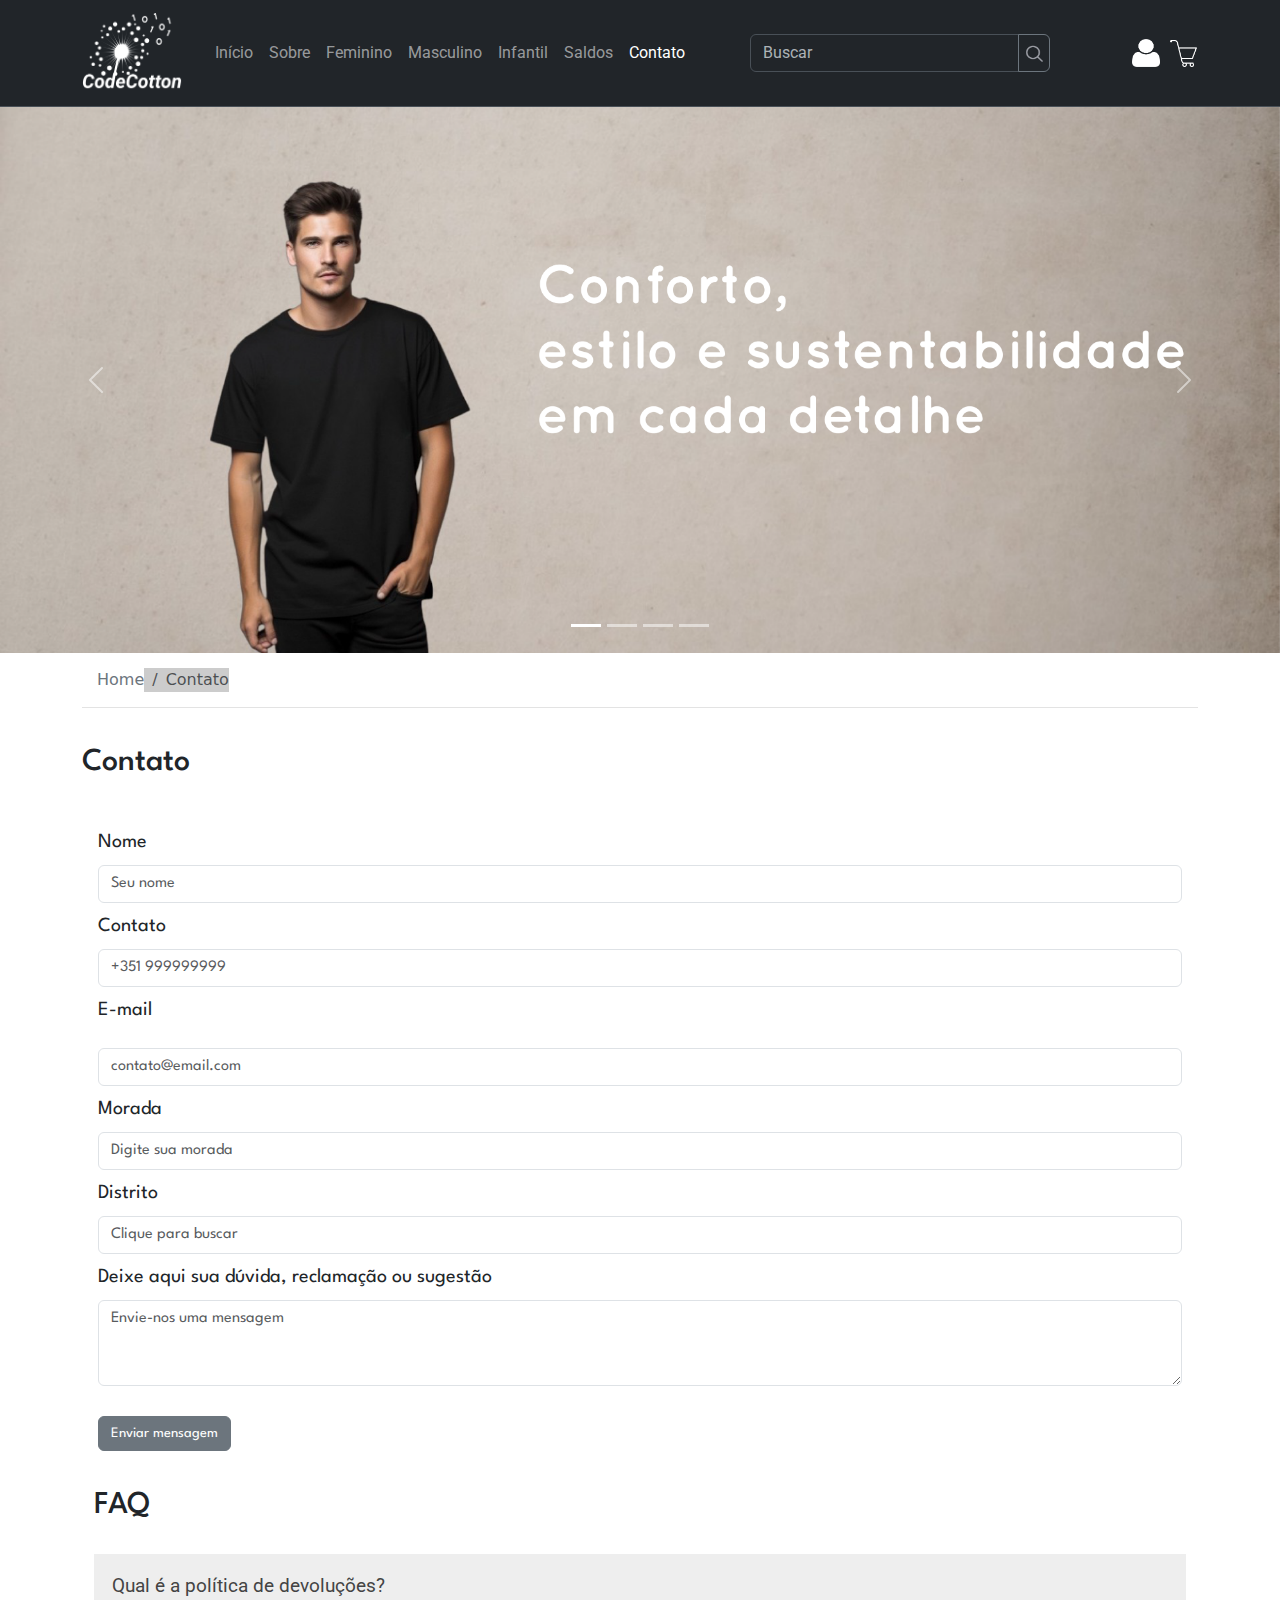
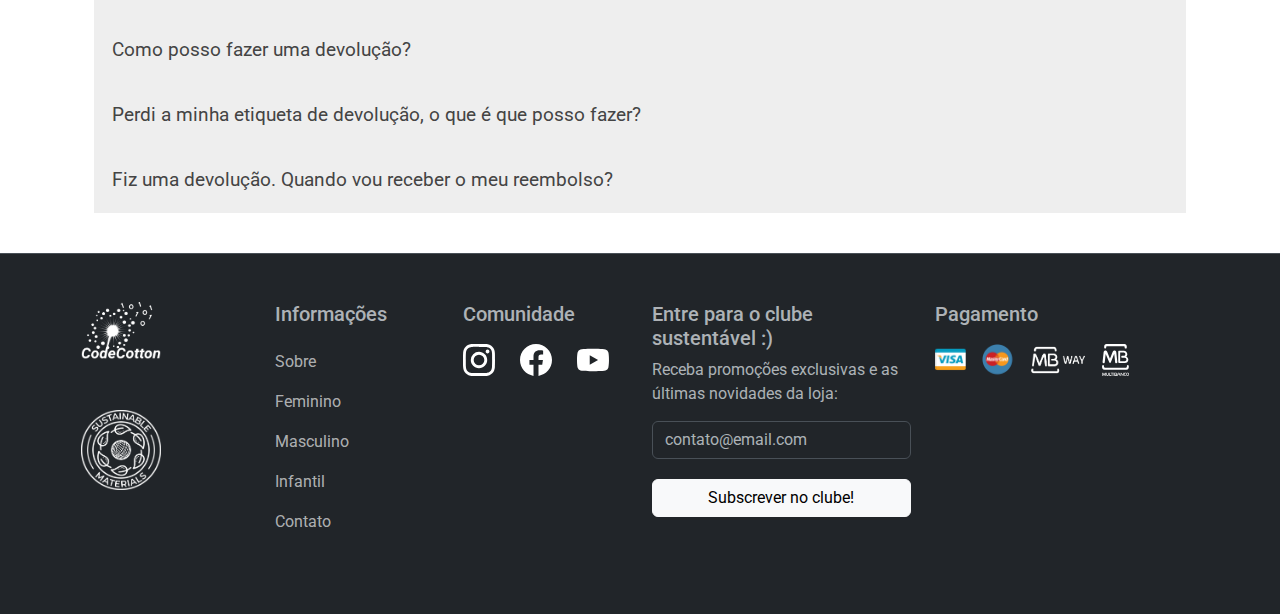
==== contato.html @ b9ed33c3 "Página Contato" ====
<!DOCTYPE html>
<html lang="en">

<head>
  <meta charset="UTF-8">
  <meta name="viewport" content="width=device-width, initial-scale=1.0">
  <title>CodeCotton | Contato</title>
  <meta name="description" content="CodeCotton - Moda sustentável para toda a família. Conheça as novidades em roupas masculinas, femininas, infantis e promoções.">
  <link rel="icon" type="image/png" sizes="16x16" href="imagens/carrinho-de-compras.png">
  <link rel="stylesheet" href="style.css">
  <!-- Fontes -->
  <link rel="preconnect" href="https://fonts.googleapis.com">
  <link rel="preconnect" href="https://fonts.gstatic.com" crossorigin>
  <link href="https://fonts.googleapis.com/css2?family=League+Spartan:wght@100..900&family=Quicksand:wght@300..700&family=Roboto:ital,wght@0,100;0,300;0,400;0,500;0,700;0,900;1,100;1,300;1,400;1,500;1,700;1,900&display=swap" rel="stylesheet" media="print" onload="this.media='all'">
  <!-- Link Bootstrap -->
  <link href="https://cdn.jsdelivr.net/npm/bootstrap@5.3.3/dist/css/bootstrap.min.css" rel="stylesheet" integrity="sha384-QWTKZyjpPEjISv5WaRU9OFeRpok6YctnYmDr5pNlyT2bRjXh0JMhjY6hW+ALEwIH" crossorigin="anonymous">
  <!-- JavaScript -->
  <script src="https://cdn.jsdelivr.net/npm/bootstrap@5.3.3/dist/js/bootstrap.bundle.min.js" integrity="sha384-YvpcrYf0tY3lHB60NNkmXc5s9fDVZLESaAA55NDzOxhy9GkcIdslK1eN7N6jIeHz" crossorigin="anonymous"></script>
</head>

<body>
  <!-- Nav Bar -->
  <nav class="navbar bg-dark border-bottom border-body navbar-expand-sm py-2 sticky-top" data-bs-theme="dark">
    <div class="container">
      <!-- Logotipo -->
      <a class="navbar-brand logo" href="index.html">
        <img src="imagens/logotipo.png" width="100" height="80" alt="logo" />
      </a>

      <!-- Menu hambúrguer -->
      <button class="navbar-toggler" type="button" data-bs-toggle="collapse" data-bs-target="#menuNavbar" aria-label="Toggle navigation">
        <span class="navbar-toggler-icon"></span>
      </button>

      <!-- Menu header -->
      <div class="collapse navbar-collapse justify-content-between font-1" id="menuNavbar">
        <!-- Links de navegação -->
        <div class="navbar-nav">
          <a href="index.html" class="nav-link">Início</a>
          <a href="sobre.html" class="nav-link">Sobre</a>
          <a href="loja_feminina.html" class="nav-link">Feminino</a>
          <a href="loja_masculina.html" class="nav-link">Masculino</a>
          <a href="loja_infantil.html" class="nav-link">Infantil</a>
          <a href="saldos.html" class="nav-link">Saldos</a>
          <a href="contato.html" class="nav-link active">Contato</a>
        </div>

        <!-- Formulário de busca -->
        <form class="d-flex form-busca">
          <div class="input-group">
            <input type="search" class="form-control" placeholder="Buscar" aria-label="Search" />
            <button type="submit" class="btn btn-outline-secondary">
              <img src="imagens/search.png" alt="Buscar" style="width: 20px; height: 20px;" />
            </button>
          </div>
        </form>

        <!-- Login e carrinho -->
        <div class="d-flex align-items-center icons-section">
          <!-- Login -->
          <a href="login.html" class="nav-link">
            <img src="imagens/login.png" width="24" alt="Login" class="icon" />
          </a>

          <!-- Carrinho -->
          <a href="carrinho.html" class="nav-link">
            <img src="imagens/carrinho-de-compras.png" width="24" alt="Carrinho" class="icon" />
          </a>
        </div>
      </div>
    </div>
  </nav>
  <!-- Fim Nav Bar -->

  <main>
    <!-- Container conteúdo -->
    <div class="conteudo">

      <!-- Carrossel fotos -->
      <div class="carousel slide" data-bs-ride="carousel" id="ads">
        <div class="carousel-indicators">
          <button class="active" data-bs-target="ads" data-bs-slide-to="0"></button>
          <button data-bs-target="#ads" data-bs-slide-to="1"></button>
          <button data-bs-target="#ads" data-bs-slide-to="2"></button>
          <button data-bs-target="#ads" data-bs-slide-to="3"></button>

        </div>
        <div class="carousel-inner">
          <div class="carousel-item active" data-bs-interval="3000">
            <img src="imagens/banner_masculino.png" alt="CodeCotton" class="img-fluid">
          </div>
          <div class="carousel-item" data-bs-interval="3000">
            <img src="imagens/banner_feminino.png" alt="CodeCotton" class="img-fluid">
          </div>
          <div class="carousel-item" data-bs-interval="3000">
            <img src="imagens/banner_crianca.png" alt="CodeCotton" class="img-fluid">
          </div>
          <div class="carousel-item" data-bs-interval="3000">
            <img src="imagens/banner_saldos.png" alt="CodeCotton" class="img-fluid">
          </div>
        </div>
        <button class="carousel-control-prev" data-bs-target="#ads" data-bs-slide="prev">
          <span class="carousel-control-prev-icon"></span>
        </button>
        <button class="carousel-control-next" data-bs-target="#ads" data-bs-slide="next">
          <span class="carousel-control-next-icon"></span>
        </button>
      </div>
      <!-- Fim - Carrossel fotos -->

      <!-- Breadcrumbs -->
      <div class="container">
        <nav aria-label="breadcrumb">
          <ol class="breadcrumb">
            <li class="breadcrumb-item">
              <a href="index.html" class="link-secondary link-underline-opacity-0 link-underline-opacity-100-hover">Home</a>
            </li>
            <li class="breadcrumb-item active" aria-current="page">Contato</li>
          </ol>
        </nav>
      </div>
      <!-- Fim - Breadcrumbs -->

      <!-- Contato -->

       <div class="container contato font-2">
        <h2>Contato</h2>
        <div class="container p-3 fs-5 text-dark">
          <form>
            <div class="mb-2">
              <label for="name" class="form-label">Nome</label>
              <input type="text" class="form-control" id="name" placeholder="Seu nome">
            </div>
            <div class="mb-2">
              <label for="fone" class="form-label">Contato</label>
              <input type="fone" class="form-control" id="fone" placeholder="+351 999999999">
            </div>
            <div class="mb-2">
              <label for="email" class="form-label">E-mail</label>
              <input type="email" class="form-control" id="email" placeholder="contato@email.com">
            </div>
            <div class="mb-2">
              <label for="adress" class="form-label">Morada</label>
              <input type="text" class="form-control" id="adress" placeholder="Digite sua morada">
            </div>
              <div class="mb-2">
                  <label for="" class="form-label">Distrito</label>
                  <input type="text" class="form-control" list="distrito" placeholder="Clique para buscar">
                  <datalist id="distrito">
                <option value="Aveiro"></option>
                <option value="Beja"></option>
                <option value="Braga"></option>
                <option value="Bragança"></option>
                <option value="Castelo Branco"></option>
                <option value="Coimbra"></option>
                <option value="Évora"></option>
                <option value="Faro"></option>
                <option value="Guarda"></option>
                <option value="Leiria"></option>
                <option value="Lisboa"></option>
                <option value="Portalegre"></option>
                <option value="Porto"></option>
                <option value="Santarém"></option>
                <option value="Setúbal"></option>
                <option value="Viana do Castelo"></option>
                <option value="Vila Real"></option>
                <option value="Viseu"></option>
              </datalist>
            </div>      
            <label for="" class="form-label">Deixe aqui sua dúvida, reclamação ou sugestão</label>
            <textarea class="form-control" id="mensagem" rows="3" placeholder="Envie-nos uma mensagem"></textarea>
            <br>
            <button type="submit" class="btn btn-secondary">Enviar mensagem</button>
          </form>
        </div>

        <!-- FAQ -->

        <div class="container">
          <h2>FAQ</h2>
          <button class="accordion">Qual é a política de devoluções?</button>
          <div class="panel">
            <p>O prazo para devolução das compras online é de 30 dias a partir do momento em que recebe a sua encomenda.</p>
          </div>

          <button class="accordion">Como posso fazer uma devolução?</button>
          <div class="panel">
            <p>Todas as nossas encomendas contêm um formulário de devolução que deve ser preenchido e colocado numa embalagem com os artigos a serem devolvidos. 

              Pode optar pelos seguintes métodos de devolução: pontos de recolha ou recolha a domicílio. </p>
          </div>

          <button class="accordion">Perdi a minha etiqueta de devolução, o que é que posso fazer?</button>
          <div class="panel">
            <p>Dentro da sua embalagem há um formulário de devolução e uma etiqueta autocolante. Caso tenha perdido, por favor, contacte o nosso apoio ao cliente.</p>
          </div>

          <button class="accordion">Fiz uma devolução. Quando vou receber o meu reembolso?</button>
          <div class="panel">
            <p>Uma vez efetuada a devolução, temos um prazo de 14 dias para processar o reembolso para o mesmo método de pagamento. Quando isso acontecer, receberá um e-mail de confirmação com o recibo comprovativo em anexo. Dependendo do seu banco, pode demorar até 30 dias para ver o reembolso na sua conta bancária.</p>
          </div>
          </div>

      <script>
          var acc = document.getElementsByClassName("accordion");
          var i;
          
          for (i = 0; i < acc.length; i++) {
            acc[i].addEventListener("click", function() {
              this.classList.toggle("active");
              var panel = this.nextElementSibling;
              if (panel.style.display === "block") {
                panel.style.display = "none";
              } else {
                panel.style.display = "block";
              }
            });
          }
          </script>
      </div>
      <!-- Fim - Contato -->

    </div>
    <!-- Fim - Container Conteúdo -->
  </main>

  <!-- Footer -->
  <footer class="border-top text-muted bg-dark text-light footer-container font-1" data-bs-theme="dark">
    <div class="container py-4 py-md-5 px-4 px-md-3 text-body-secondary">
      <div class="row">
        <div class="col-lg-1 mb-5 selos">
          <a class="navbar-brand" href="index.html">
            <img src="imagens/logotipo.png" width="80" height="60" alt="logo">
          </a>
          <img src="imagens/footer-eco-icon-white.png" width="80" height="80" alt="Sustainable Icon" class="mt-5">
        </div>
        <div class="col-6 col-lg-2 offset-lg-1 mb-3">
          <h5>Informações</h5>
          <nav class="navbar">
            <div class="navbar-nav mr-auto navbar-left ">
              <a href="sobre.html" class="nav-link">Sobre</a>
              <a href="loja_feminina.html" class="nav-link">Feminino</a>
              <a href="loja_masculina.html" class="nav-link">Masculino</a>
              <a href="loja_infantil.html" class="nav-link">Infantil</a>
              <a href="contato.html" class="nav-link">Contato</a>
            </div>
          </nav>
        </div>
        <div class="col-6 col-lg-2 mb-3 footer-redes">
          <h5>Comunidade</h5>
          <div class="mb-3">
            <ul class="list-unstyled">
              <li><a href="https://www.instagram.com/cesae.digital/" target="_blank">
                  <img src="imagens/instagram.svg" alt="Instagram">
                </a></li>
              <li><a href="https://www.facebook.com/CesaeDigital" target="_blank">
                  <img src="imagens/facebook.svg" alt="Facebook">
                </a></li>
              <li><a href="https://www.youtube.com/user/CESAECanal" target="_blank">
                  <img src="imagens/youtube.svg" alt="youtube">
                </a></li>
            </ul>
          </div>
        </div>
        <div class="col-6 col-lg-3 mb-3 footer-clube">
          <h5>Entre para o clube sustentável :)</h5>
          <form class="form" action="index.html">
            <div class="mb-3">
              <label for="email">Receba promoções exclusivas e as últimas novidades da loja:</label>
              <input type="email" class="form-control" id="email" name="email" placeholder="contato@email.com">
              <button class="btn btn-light">Subscrever no clube!</button>
            </div>
          </form>
        </div>
        <div class="col-6 col-lg-3 mb-3 footer-pagamento">
          <h5>Pagamento</h5>
          <div class="mb-3">
            <ul class="list-unstyled">
              <li class="icon-pag"><img src="imagens/visa.svg" alt="Visa"></li>
              <li class="icon-pag"><img src="imagens/logo_master.svg" alt="Mastercard"></li>
              <li class="icon-pag-b"><img src=" imagens/mbway_white.png" alt="Mbway"></li>
              <li class="icon-pag-b"><img src="imagens/icon-multibanco.svg" alt="Multibanco"></li>
            </ul>
          </div>
        </div>
      </div>
    </div>
  </footer>
  <!-- Fim - Footer -->

</body>

</html>
---- style.css ----
@import 'responsivo.css';
@import 'global.css';
@import 'loja.css';
@import 'footer.css';

/* Ícones de login e carrinho */
.icons-section .icon {
  margin-left: 10px;
  width: 28px;
  height: 28px;
}

.icons-section {
  margin-left: 15px;
}

.sobre,
.contato {
  font-size: 1.2rem;
}

.breadcrumb {
  padding: 15px !important;
  border-bottom: 1px solid #e3e3e3;
}

.conteudo {
  margin-bottom: 40px;
}

.banner-home {
  padding: 20px 0;
}

/* Espaçamento e estilos para os cards */
#box .card {
  border: none;
  box-shadow: 0 4px 6px rgba(0, 0, 0, 0.1);
  transition: transform 0.3s ease, box-shadow 0.3s ease;
}

#box .card:hover {
  transform: scale(1.05); /* Zoom leve ao passar o mouse */
  box-shadow: 0 8px 12px rgba(0, 0, 0, 0.2);
}

#box .card-img-top {
  border-top-left-radius: 8px;
  border-top-right-radius: 8px;
  object-fit: cover;
  height: 200px;
}

#box .card-body {
  border-bottom-left-radius: 8px;
  border-bottom-right-radius: 8px;
  padding: 15px;
}

#box .card-body h5 {
  margin: 0;
  font-size: 1.2rem;
}

/* Estilos para banners */
.banner-home img {
  border-radius: 8px;
  margin-bottom: 15px;
  box-shadow: 0 4px 6px rgba(0, 0, 0, 0.1);
}

.carousel-inner {
  display: flex;
  align-items: center;
  overflow: hidden;
}

.carousel-item img {
  height: 100%;
  object-fit: cover;
}

/* Accordion */

/* Style dos botões para abrir e fechar o painel */
.accordion {
  background-color: #eee;
  color: #444;
  cursor: pointer;
  padding: 18px;
  width: 100%;
  text-align: left;
  border: none;
  outline: none;
  transition: 0.4s;
  font-family: roboto;
}

.active, .accordion:hover {
  background-color: #ccc;
}

.panel {
  padding: 0 18px;
  background-color: white;
  display: none;
  overflow: hidden;
}
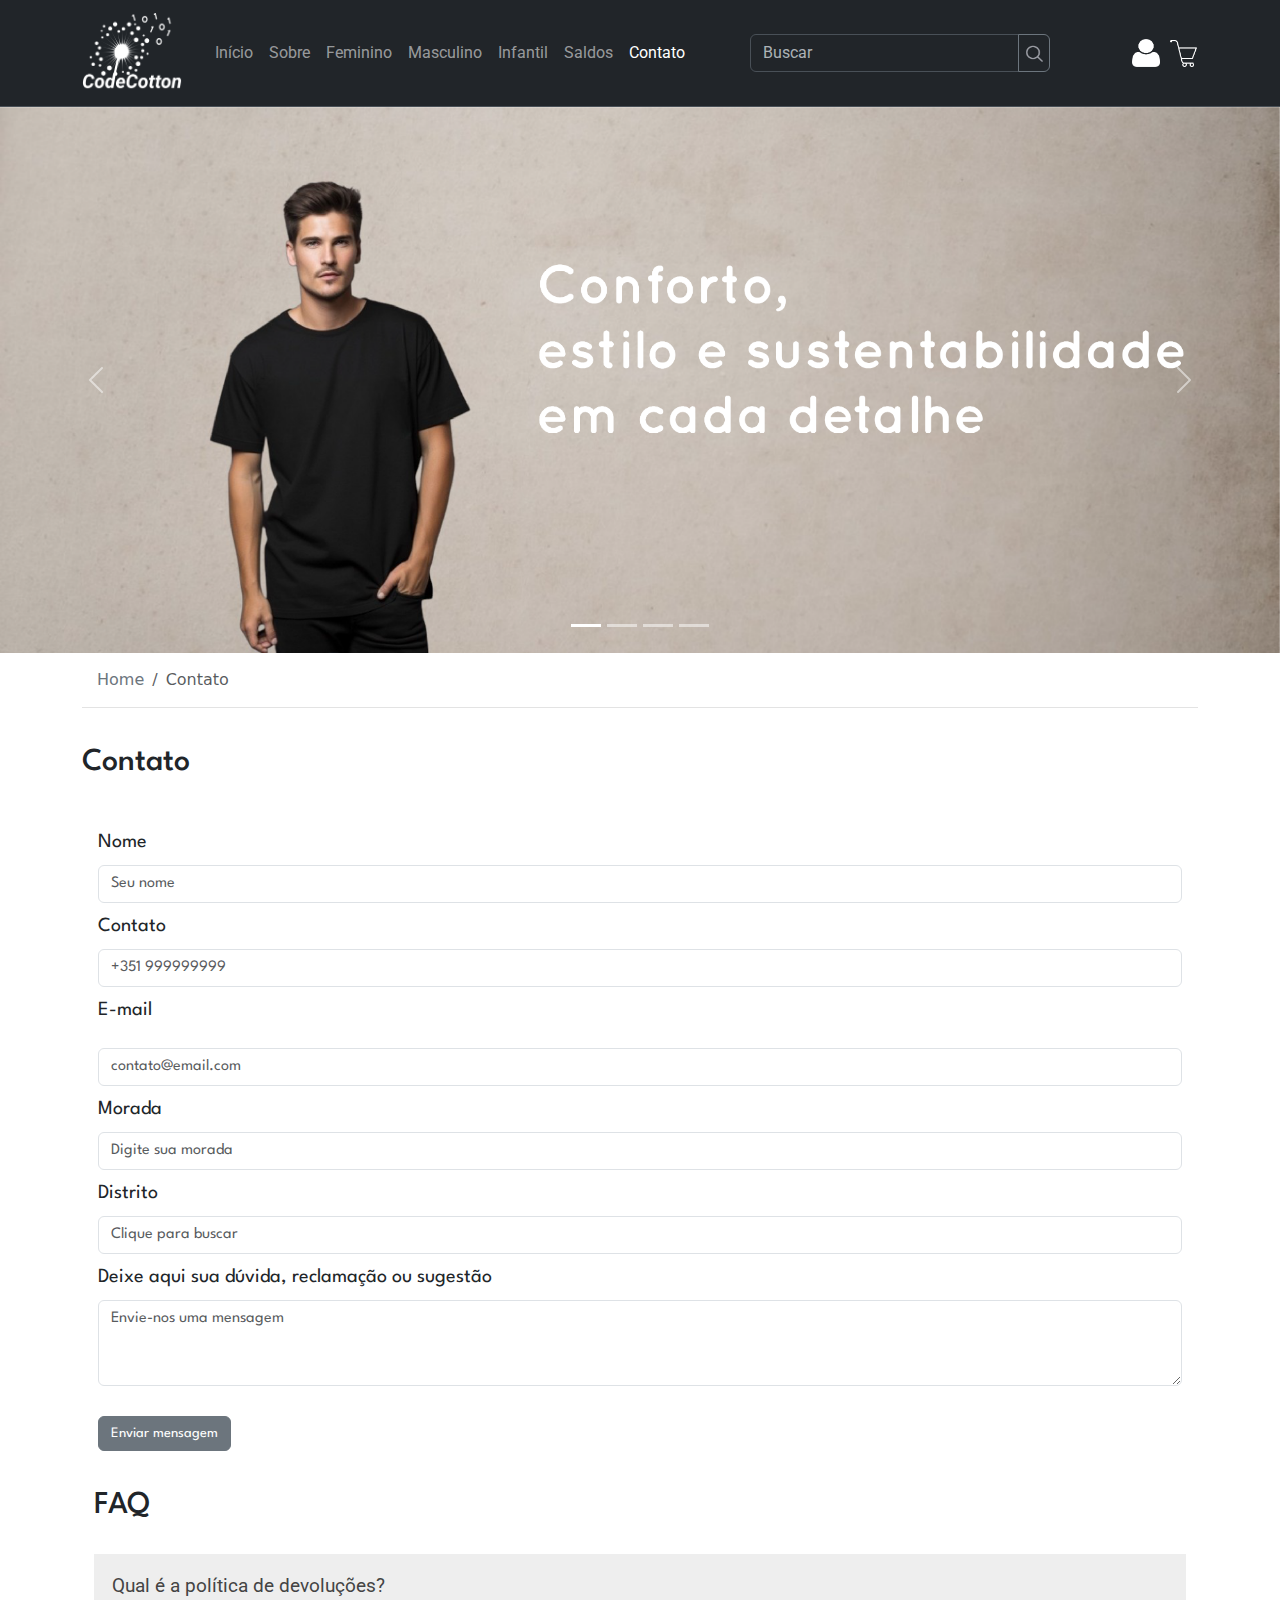
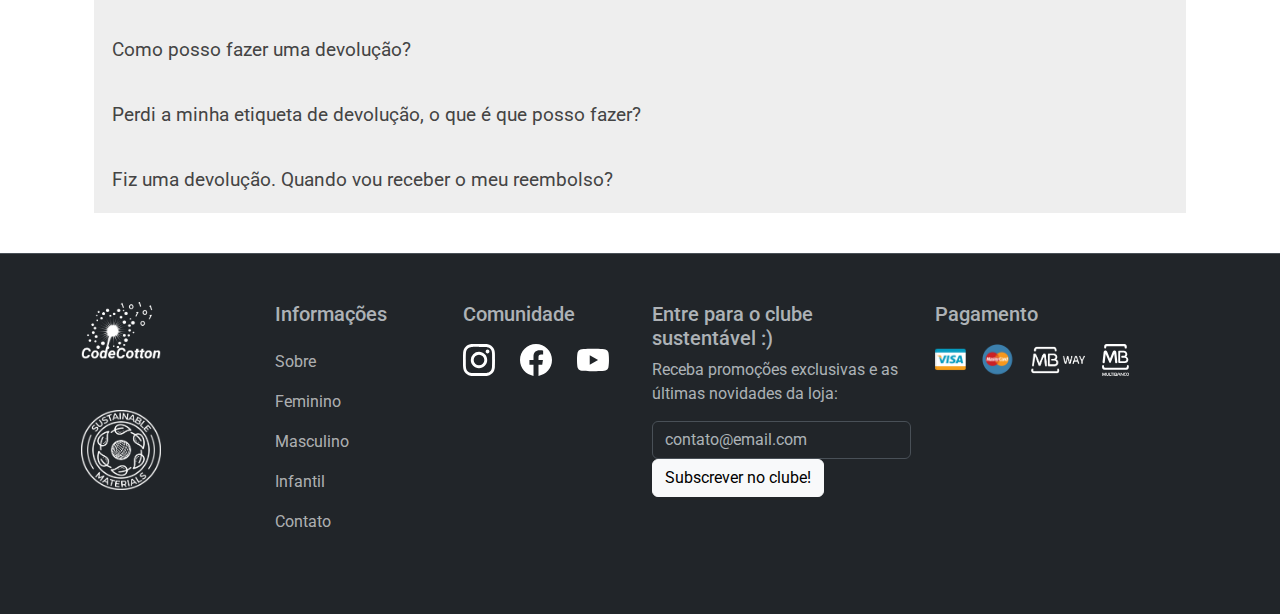
==== commit 3af82ae3: "funcionalidade login" ====
--- a/contato.html
+++ b/contato.html
@@ -6,7 +6,7 @@
   <meta name="viewport" content="width=device-width, initial-scale=1.0">
   <title>CodeCotton | Contato</title>
   <meta name="description" content="CodeCotton - Moda sustentável para toda a família. Conheça as novidades em roupas masculinas, femininas, infantis e promoções.">
-  <link rel="icon" type="image/png" sizes="16x16" href="imagens/carrinho-de-compras.png">
+  <link rel="icon" type="image/png" sizes="50x50" href="imagens/favicon-50x50.png">
   <link rel="stylesheet" href="style.css">
   <!-- Fontes -->
   <link rel="preconnect" href="https://fonts.googleapis.com">
@@ -123,7 +123,7 @@
 
       <!-- Contato -->
 
-       <div class="container contato font-2">
+      <div class="container contato font-2">
         <h2>Contato</h2>
         <div class="container p-3 fs-5 text-dark">
           <form>
@@ -143,10 +143,10 @@
               <label for="adress" class="form-label">Morada</label>
               <input type="text" class="form-control" id="adress" placeholder="Digite sua morada">
             </div>
-              <div class="mb-2">
-                  <label for="" class="form-label">Distrito</label>
-                  <input type="text" class="form-control" list="distrito" placeholder="Clique para buscar">
-                  <datalist id="distrito">
+            <div class="mb-2">
+              <label for="" class="form-label">Distrito</label>
+              <input type="text" class="form-control" list="distrito" placeholder="Clique para buscar">
+              <datalist id="distrito">
                 <option value="Aveiro"></option>
                 <option value="Beja"></option>
                 <option value="Braga"></option>
@@ -166,7 +166,7 @@
                 <option value="Vila Real"></option>
                 <option value="Viseu"></option>
               </datalist>
-            </div>      
+            </div>
             <label for="" class="form-label">Deixe aqui sua dúvida, reclamação ou sugestão</label>
             <textarea class="form-control" id="mensagem" rows="3" placeholder="Envie-nos uma mensagem"></textarea>
             <br>
@@ -176,7 +176,7 @@
 
         <!-- FAQ -->
 
-        <div class="container">
+        <div class="container faq">
           <h2>FAQ</h2>
           <button class="accordion">Qual é a política de devoluções?</button>
           <div class="panel">
@@ -185,7 +185,7 @@
 
           <button class="accordion">Como posso fazer uma devolução?</button>
           <div class="panel">
-            <p>Todas as nossas encomendas contêm um formulário de devolução que deve ser preenchido e colocado numa embalagem com os artigos a serem devolvidos. 
+            <p>Todas as nossas encomendas contêm um formulário de devolução que deve ser preenchido e colocado numa embalagem com os artigos a serem devolvidos.
 
               Pode optar pelos seguintes métodos de devolução: pontos de recolha ou recolha a domicílio. </p>
           </div>
@@ -199,14 +199,14 @@
           <div class="panel">
             <p>Uma vez efetuada a devolução, temos um prazo de 14 dias para processar o reembolso para o mesmo método de pagamento. Quando isso acontecer, receberá um e-mail de confirmação com o recibo comprovativo em anexo. Dependendo do seu banco, pode demorar até 30 dias para ver o reembolso na sua conta bancária.</p>
           </div>
-          </div>
-
-      <script>
+        </div>
+
+        <script>
           var acc = document.getElementsByClassName("accordion");
           var i;
-          
+
           for (i = 0; i < acc.length; i++) {
-            acc[i].addEventListener("click", function() {
+            acc[i].addEventListener("click", function () {
               this.classList.toggle("active");
               var panel = this.nextElementSibling;
               if (panel.style.display === "block") {
@@ -216,7 +216,7 @@
               }
             });
           }
-          </script>
+        </script>
       </div>
       <!-- Fim - Contato -->
 
--- a/style.css
+++ b/style.css
@@ -8,6 +8,15 @@
   margin-left: 10px;
   width: 28px;
   height: 28px;
+}
+
+#userNameDisplay {
+  color: #dee2e6;
+}
+
+.text-danger,
+.text-success {
+  margin-left: 16px;
 }
 
 .icons-section {
@@ -48,7 +57,7 @@
   border-top-left-radius: 8px;
   border-top-right-radius: 8px;
   object-fit: cover;
-  height: 200px;
+  height: 500px;
 }
 
 #box .card-body {
@@ -96,7 +105,8 @@
   font-family: roboto;
 }
 
-.active, .accordion:hover {
+.faq .active,
+.accordion:hover {
   background-color: #ccc;
 }
 
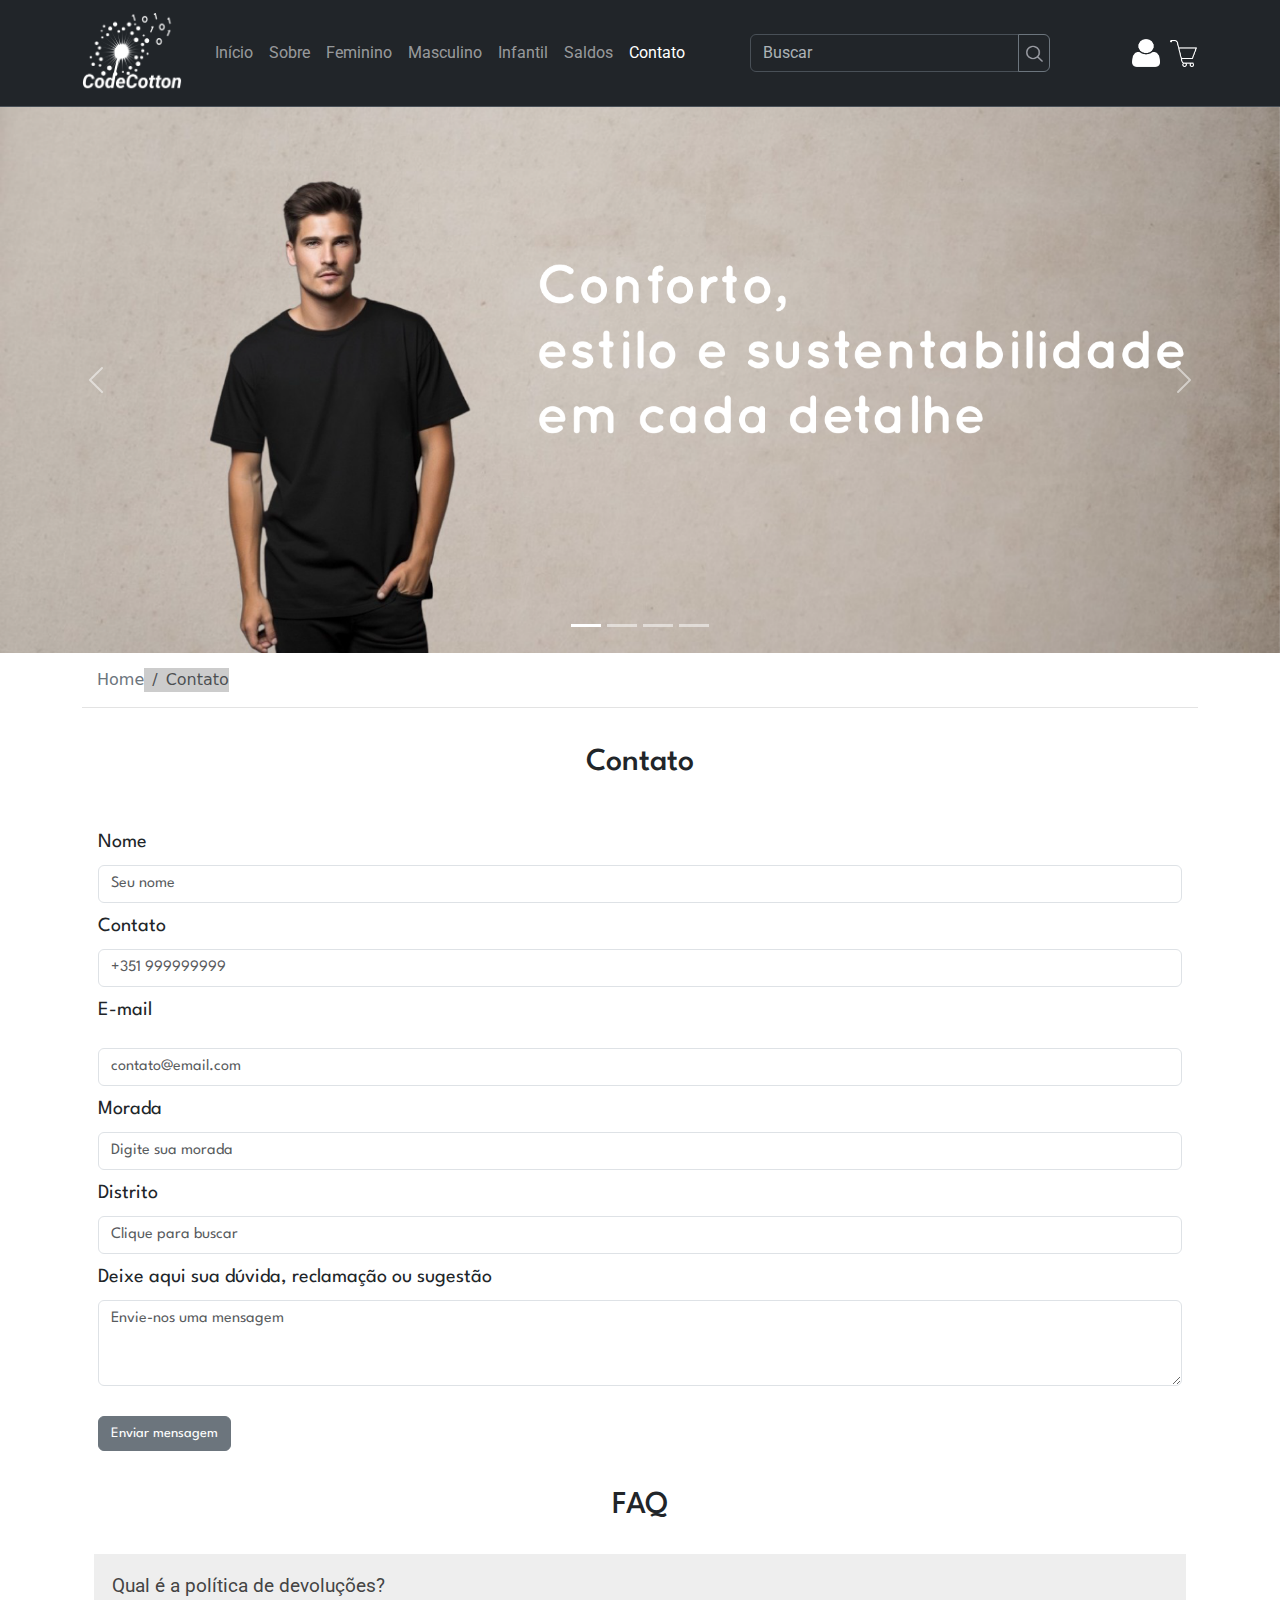
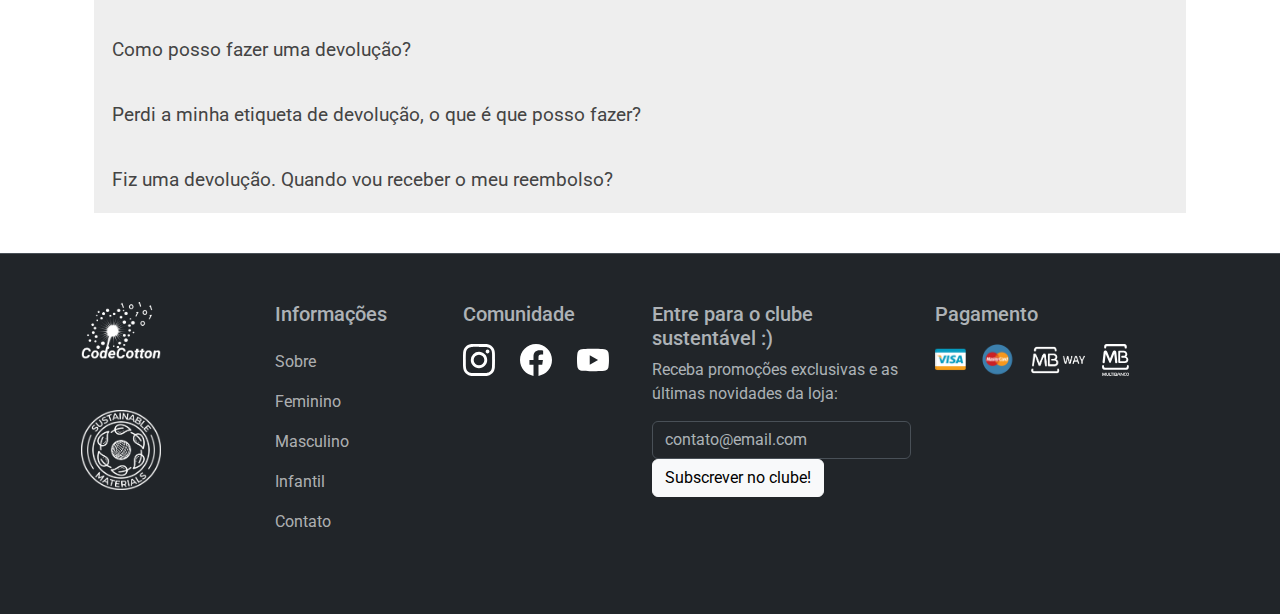
==== commit 366c8e9c: "Merge branch 'main' into joao" ====
--- a/contato.html
+++ b/contato.html
@@ -6,7 +6,7 @@
   <meta name="viewport" content="width=device-width, initial-scale=1.0">
   <title>CodeCotton | Contato</title>
   <meta name="description" content="CodeCotton - Moda sustentável para toda a família. Conheça as novidades em roupas masculinas, femininas, infantis e promoções.">
-  <link rel="icon" type="image/png" sizes="50x50" href="imagens/favicon-50x50.png">
+  <link rel="icon" type="image/png" sizes="16x16" href="imagens/carrinho-de-compras.png">
   <link rel="stylesheet" href="style.css">
   <!-- Fontes -->
   <link rel="preconnect" href="https://fonts.googleapis.com">
@@ -123,7 +123,7 @@
 
       <!-- Contato -->
 
-      <div class="container contato font-2">
+       <div class="container contato font-2">
         <h2>Contato</h2>
         <div class="container p-3 fs-5 text-dark">
           <form>
@@ -143,10 +143,10 @@
               <label for="adress" class="form-label">Morada</label>
               <input type="text" class="form-control" id="adress" placeholder="Digite sua morada">
             </div>
-            <div class="mb-2">
-              <label for="" class="form-label">Distrito</label>
-              <input type="text" class="form-control" list="distrito" placeholder="Clique para buscar">
-              <datalist id="distrito">
+              <div class="mb-2">
+                  <label for="" class="form-label">Distrito</label>
+                  <input type="text" class="form-control" list="distrito" placeholder="Clique para buscar">
+                  <datalist id="distrito">
                 <option value="Aveiro"></option>
                 <option value="Beja"></option>
                 <option value="Braga"></option>
@@ -166,7 +166,7 @@
                 <option value="Vila Real"></option>
                 <option value="Viseu"></option>
               </datalist>
-            </div>
+            </div>      
             <label for="" class="form-label">Deixe aqui sua dúvida, reclamação ou sugestão</label>
             <textarea class="form-control" id="mensagem" rows="3" placeholder="Envie-nos uma mensagem"></textarea>
             <br>
@@ -176,7 +176,7 @@
 
         <!-- FAQ -->
 
-        <div class="container faq">
+        <div class="container">
           <h2>FAQ</h2>
           <button class="accordion">Qual é a política de devoluções?</button>
           <div class="panel">
@@ -185,7 +185,7 @@
 
           <button class="accordion">Como posso fazer uma devolução?</button>
           <div class="panel">
-            <p>Todas as nossas encomendas contêm um formulário de devolução que deve ser preenchido e colocado numa embalagem com os artigos a serem devolvidos.
+            <p>Todas as nossas encomendas contêm um formulário de devolução que deve ser preenchido e colocado numa embalagem com os artigos a serem devolvidos. 
 
               Pode optar pelos seguintes métodos de devolução: pontos de recolha ou recolha a domicílio. </p>
           </div>
@@ -199,14 +199,14 @@
           <div class="panel">
             <p>Uma vez efetuada a devolução, temos um prazo de 14 dias para processar o reembolso para o mesmo método de pagamento. Quando isso acontecer, receberá um e-mail de confirmação com o recibo comprovativo em anexo. Dependendo do seu banco, pode demorar até 30 dias para ver o reembolso na sua conta bancária.</p>
           </div>
-        </div>
-
-        <script>
+          </div>
+
+      <script>
           var acc = document.getElementsByClassName("accordion");
           var i;
-
+          
           for (i = 0; i < acc.length; i++) {
-            acc[i].addEventListener("click", function () {
+            acc[i].addEventListener("click", function() {
               this.classList.toggle("active");
               var panel = this.nextElementSibling;
               if (panel.style.display === "block") {
@@ -216,7 +216,7 @@
               }
             });
           }
-        </script>
+          </script>
       </div>
       <!-- Fim - Contato -->
 
--- a/style.css
+++ b/style.css
@@ -10,15 +10,6 @@
   height: 28px;
 }
 
-#userNameDisplay {
-  color: #dee2e6;
-}
-
-.text-danger,
-.text-success {
-  margin-left: 16px;
-}
-
 .icons-section {
   margin-left: 15px;
 }
@@ -26,6 +17,7 @@
 .sobre,
 .contato {
   font-size: 1.2rem;
+           
 }
 
 .breadcrumb {
@@ -57,7 +49,7 @@
   border-top-left-radius: 8px;
   border-top-right-radius: 8px;
   object-fit: cover;
-  height: 500px;
+  height: 200px;
 }
 
 #box .card-body {
@@ -89,6 +81,53 @@
   object-fit: cover;
 }
 
+.container.sobre {
+  max-width: 1200px;
+  margin: 0 auto;
+  padding: 20px;
+}
+
+h2 {
+  text-align: center;
+  margin-bottom: 20px;
+  color: #333;
+}
+
+.sobre-conteudo {
+  display: flex;
+  align-items: flex-start;
+  gap: 20px; /* Espaço entre imagem e texto */
+  flex-wrap: wrap; /* Ajusta para dispositivos menores */
+}
+
+.sobre-imagem {
+  flex: 1; /* Define o tamanho da imagem */
+  max-width: 400px;
+  height: auto;
+  border-radius: 8px;
+  box-shadow: 0 4px 8px rgba(0, 0, 0, 0.1);
+}
+
+.sobre-texto {
+  flex: 2; /* Define o tamanho do texto */
+  text-align: justify;
+  line-height: 1.6;
+}
+
+@media (max-width: 768px) {
+  .sobre-conteudo {
+      flex-direction: column; /* Imagem e texto empilhados em telas pequenas */
+      align-items: center;
+  }
+
+  .sobre-imagem {
+      max-width: 100%;
+  }
+
+  .sobre-texto {
+      text-align: left;
+  }
+}
 /* Accordion */
 
 /* Style dos botões para abrir e fechar o painel */
@@ -105,8 +144,7 @@
   font-family: roboto;
 }
 
-.faq .active,
-.accordion:hover {
+.active, .accordion:hover {
   background-color: #ccc;
 }
 
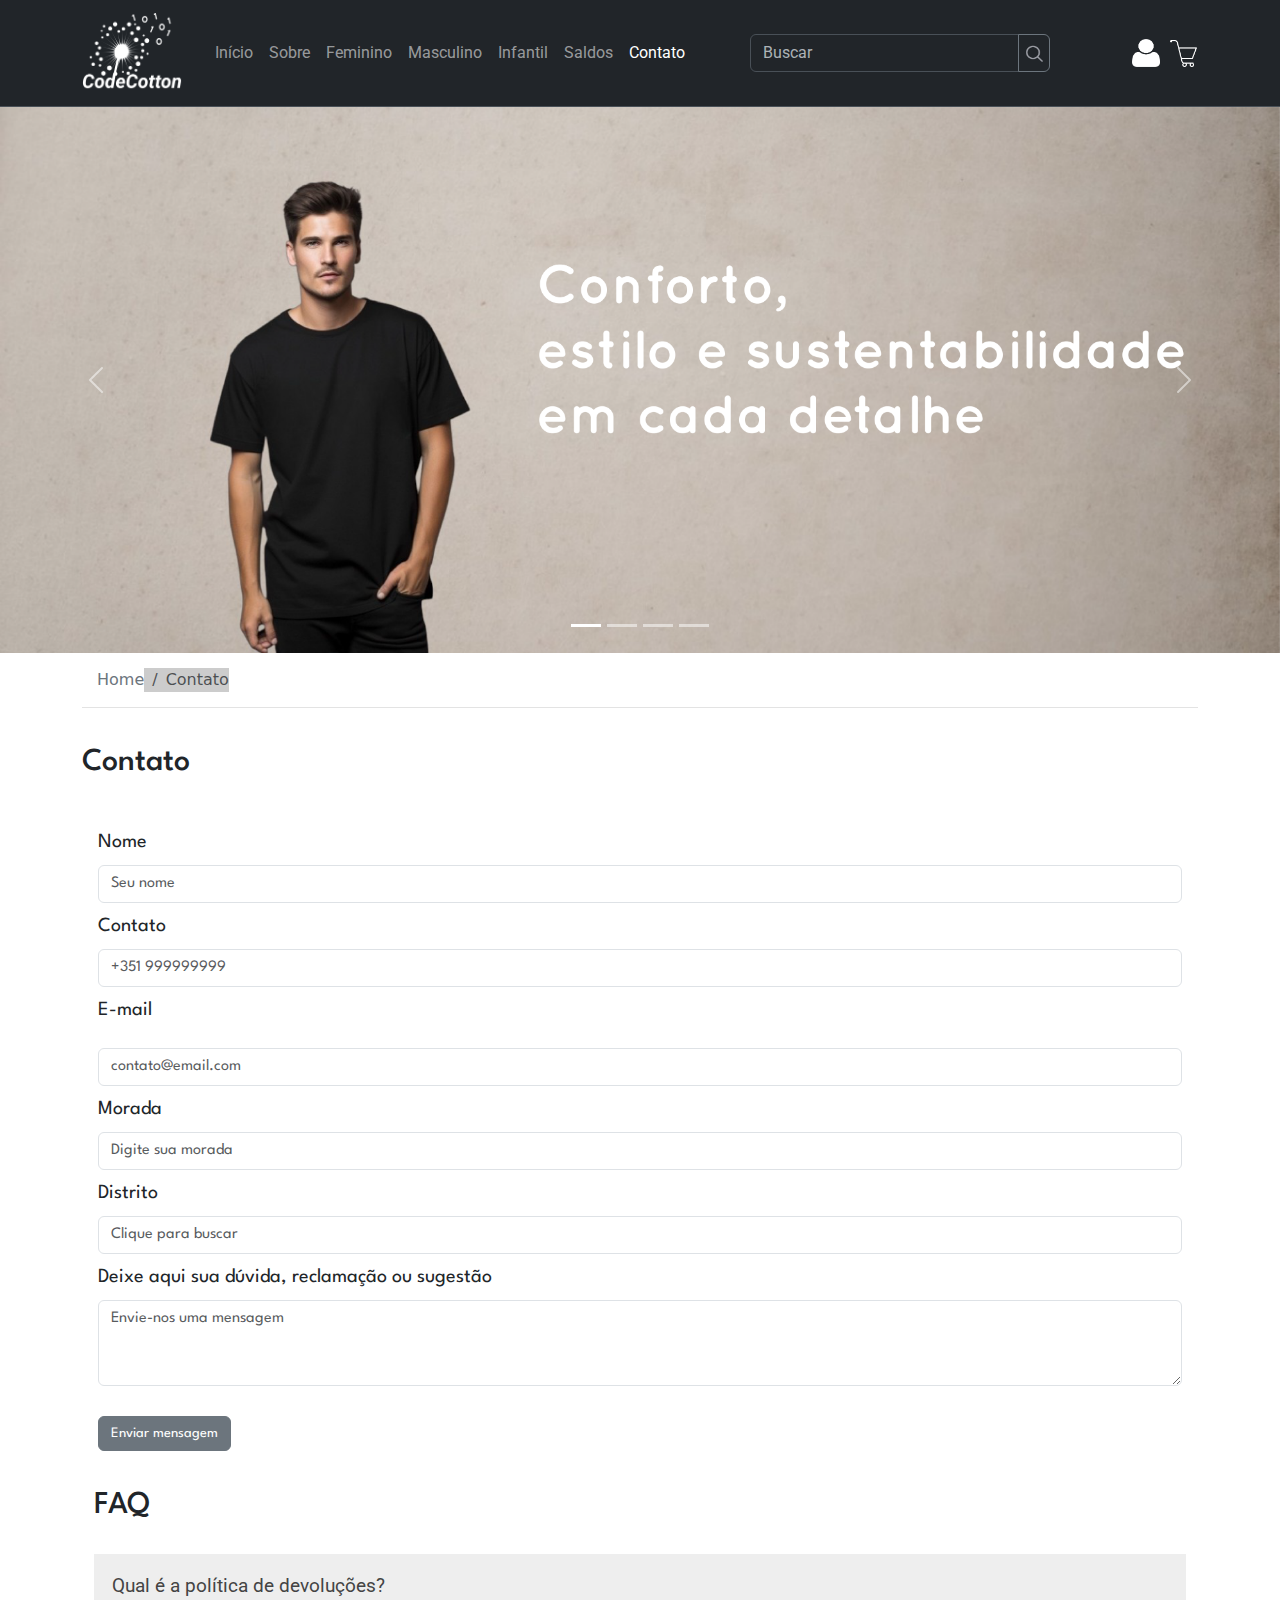
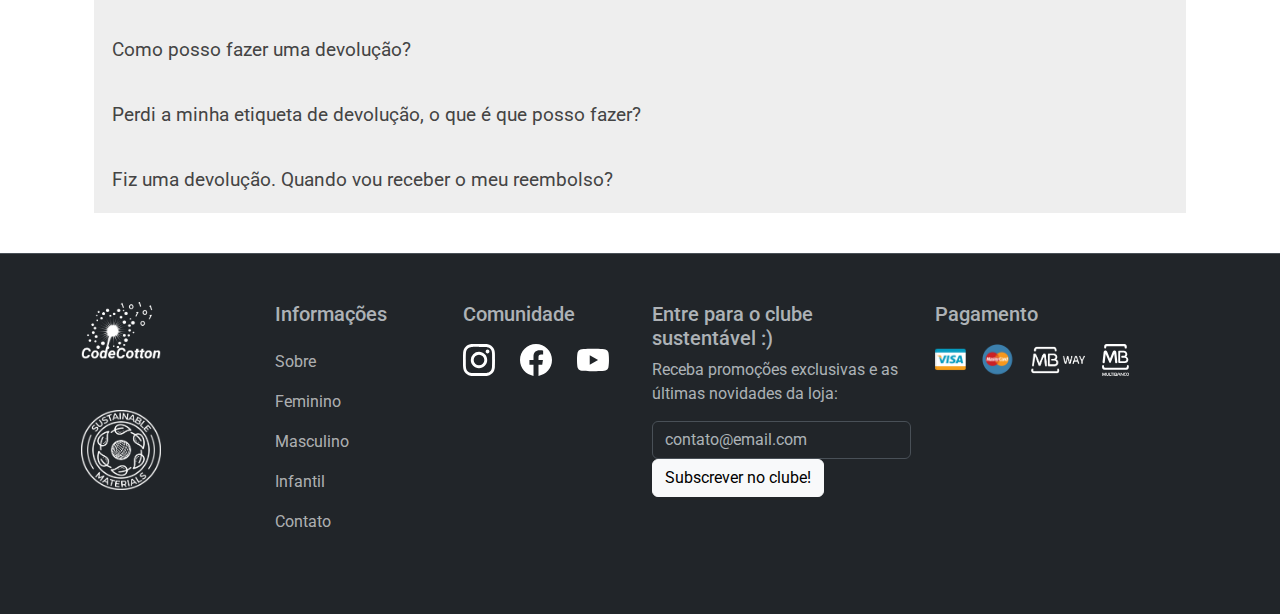
==== commit eb9b6dfb: "Alteração no Accordion" ====
--- a/contato.html
+++ b/contato.html
@@ -7,6 +7,7 @@
   <title>CodeCotton | Contato</title>
   <meta name="description" content="CodeCotton - Moda sustentável para toda a família. Conheça as novidades em roupas masculinas, femininas, infantis e promoções.">
   <link rel="icon" type="image/png" sizes="16x16" href="imagens/carrinho-de-compras.png">
+  <link rel="stylesheet" href="https://cdnjs.cloudflare.com/ajax/libs/font-awesome/6.7.1/css/all.min.css" integrity="sha512-5Hs3dF2AEPkpNAR7UiOHba+lRSJNeM2ECkwxUIxC1Q/FLycGTbNapWXB4tP889k5T5Ju8fs4b1P5z/iB4nMfSQ==" crossorigin="anonymous" referrerpolicy="no-referrer" />
   <link rel="stylesheet" href="style.css">
   <!-- Fontes -->
   <link rel="preconnect" href="https://fonts.googleapis.com">
@@ -178,24 +179,42 @@
 
         <div class="container">
           <h2>FAQ</h2>
-          <button class="accordion">Qual é a política de devoluções?</button>
+          <button class="accordion">
+            <span>
+              Qual é a política de devoluções?
+            </span>
+            <i class="fa-solid fa-chevron-down"></i>
+          </button>
           <div class="panel">
             <p>O prazo para devolução das compras online é de 30 dias a partir do momento em que recebe a sua encomenda.</p>
           </div>
 
-          <button class="accordion">Como posso fazer uma devolução?</button>
+          <button class="accordion">
+            <span>
+              Como posso fazer uma devolução?
+            </span>
+            <i class="fa-solid fa-chevron-down"></i>
+           </button>
           <div class="panel">
             <p>Todas as nossas encomendas contêm um formulário de devolução que deve ser preenchido e colocado numa embalagem com os artigos a serem devolvidos. 
 
               Pode optar pelos seguintes métodos de devolução: pontos de recolha ou recolha a domicílio. </p>
           </div>
 
-          <button class="accordion">Perdi a minha etiqueta de devolução, o que é que posso fazer?</button>
+          <button class="accordion">
+            <span>
+              Perdi a minha etiqueta de devolução, o que é que posso fazer?
+            </span>
+            <i class="fa-solid fa-chevron-down"></i>
+            </button>
           <div class="panel">
             <p>Dentro da sua embalagem há um formulário de devolução e uma etiqueta autocolante. Caso tenha perdido, por favor, contacte o nosso apoio ao cliente.</p>
           </div>
 
-          <button class="accordion">Fiz uma devolução. Quando vou receber o meu reembolso?</button>
+          <button class="accordion">
+            <span>
+              Fiz uma devolução. Quando vou receber o meu reembolso?</span>
+            <i class="fa-solid fa-chevron-down"></i></button>
           <div class="panel">
             <p>Uma vez efetuada a devolução, temos um prazo de 14 dias para processar o reembolso para o mesmo método de pagamento. Quando isso acontecer, receberá um e-mail de confirmação com o recibo comprovativo em anexo. Dependendo do seu banco, pode demorar até 30 dias para ver o reembolso na sua conta bancária.</p>
           </div>
--- a/style.css
+++ b/style.css
@@ -17,7 +17,6 @@
 .sobre,
 .contato {
   font-size: 1.2rem;
-           
 }
 
 .breadcrumb {
@@ -81,53 +80,6 @@
   object-fit: cover;
 }
 
-.container.sobre {
-  max-width: 1200px;
-  margin: 0 auto;
-  padding: 20px;
-}
-
-h2 {
-  text-align: center;
-  margin-bottom: 20px;
-  color: #333;
-}
-
-.sobre-conteudo {
-  display: flex;
-  align-items: flex-start;
-  gap: 20px; /* Espaço entre imagem e texto */
-  flex-wrap: wrap; /* Ajusta para dispositivos menores */
-}
-
-.sobre-imagem {
-  flex: 1; /* Define o tamanho da imagem */
-  max-width: 400px;
-  height: auto;
-  border-radius: 8px;
-  box-shadow: 0 4px 8px rgba(0, 0, 0, 0.1);
-}
-
-.sobre-texto {
-  flex: 2; /* Define o tamanho do texto */
-  text-align: justify;
-  line-height: 1.6;
-}
-
-@media (max-width: 768px) {
-  .sobre-conteudo {
-      flex-direction: column; /* Imagem e texto empilhados em telas pequenas */
-      align-items: center;
-  }
-
-  .sobre-imagem {
-      max-width: 100%;
-  }
-
-  .sobre-texto {
-      text-align: left;
-  }
-}
 /* Accordion */
 
 /* Style dos botões para abrir e fechar o painel */
@@ -142,6 +94,7 @@
   outline: none;
   transition: 0.4s;
   font-family: roboto;
+  justify-content: space-between;
 }
 
 .active, .accordion:hover {
@@ -149,7 +102,7 @@
 }
 
 .panel {
-  padding: 0 18px;
+  padding: 10px 10px;
   background-color: white;
   display: none;
   overflow: hidden;
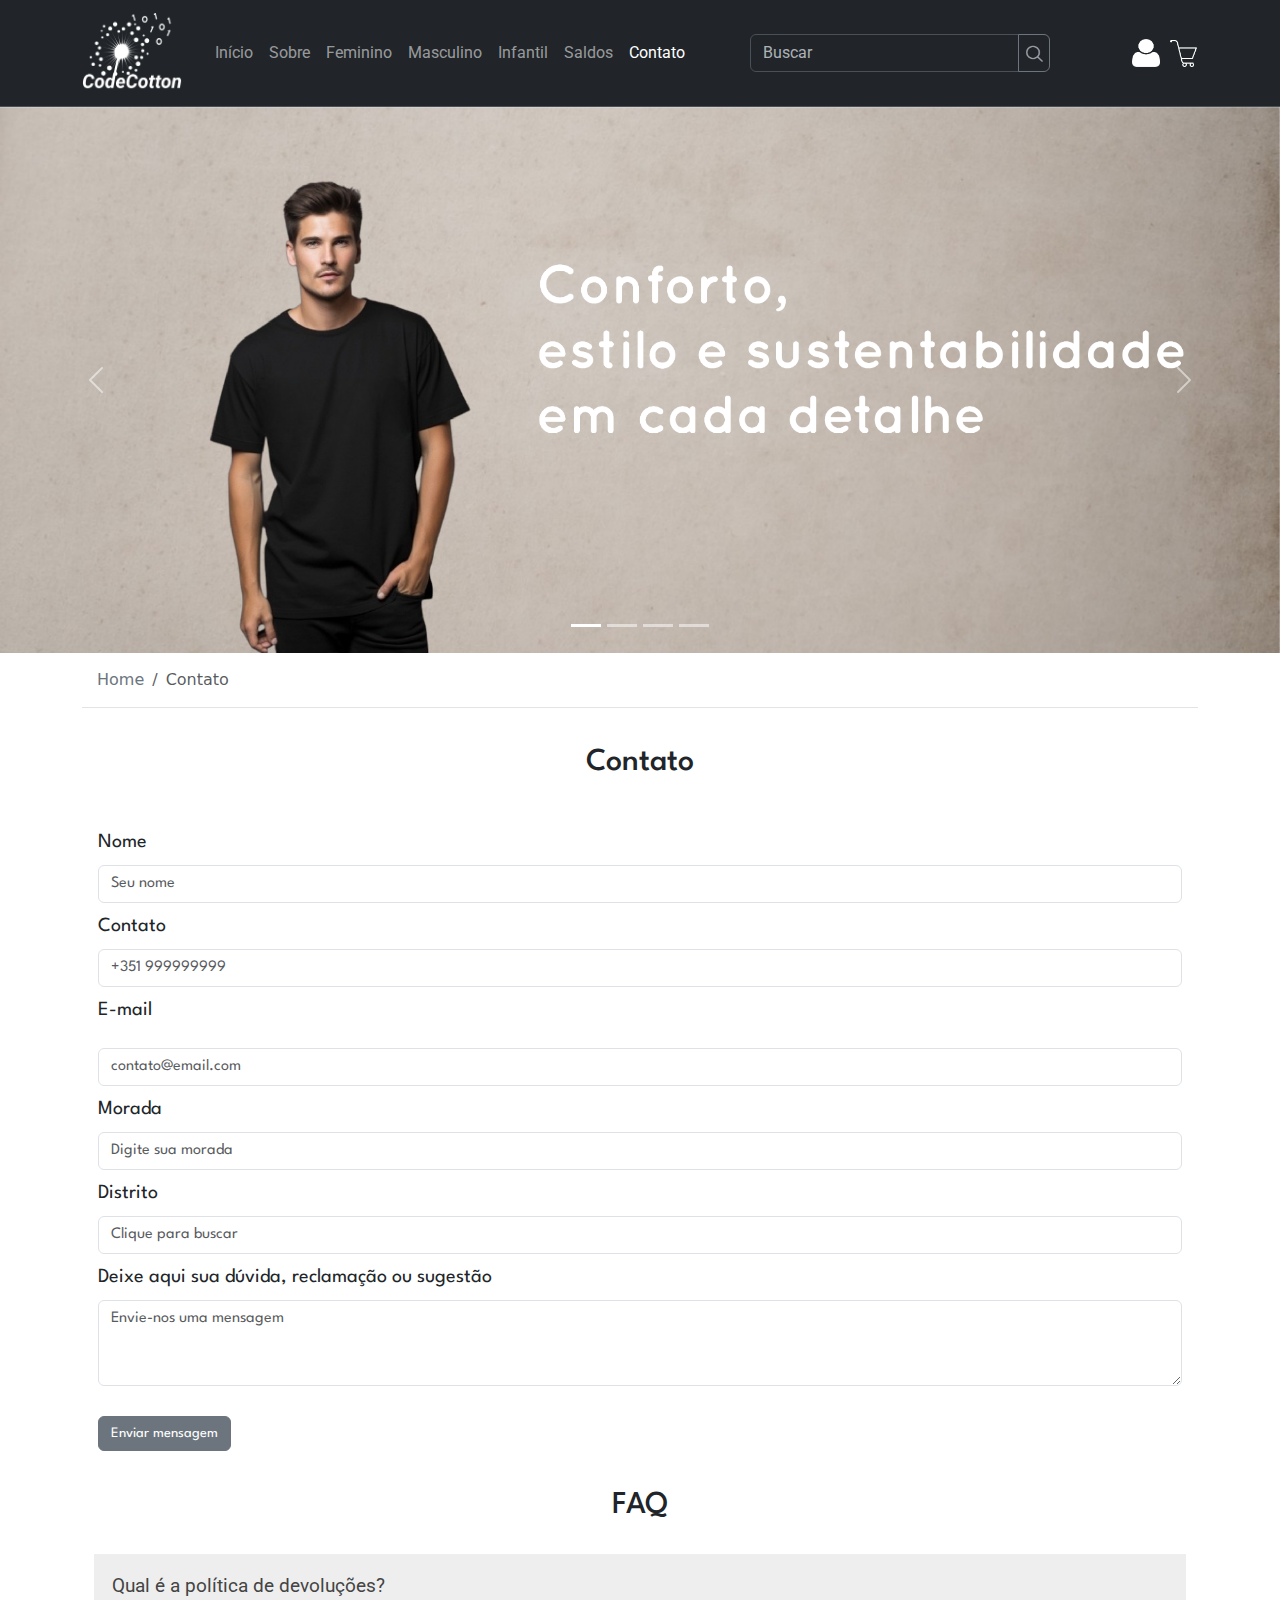
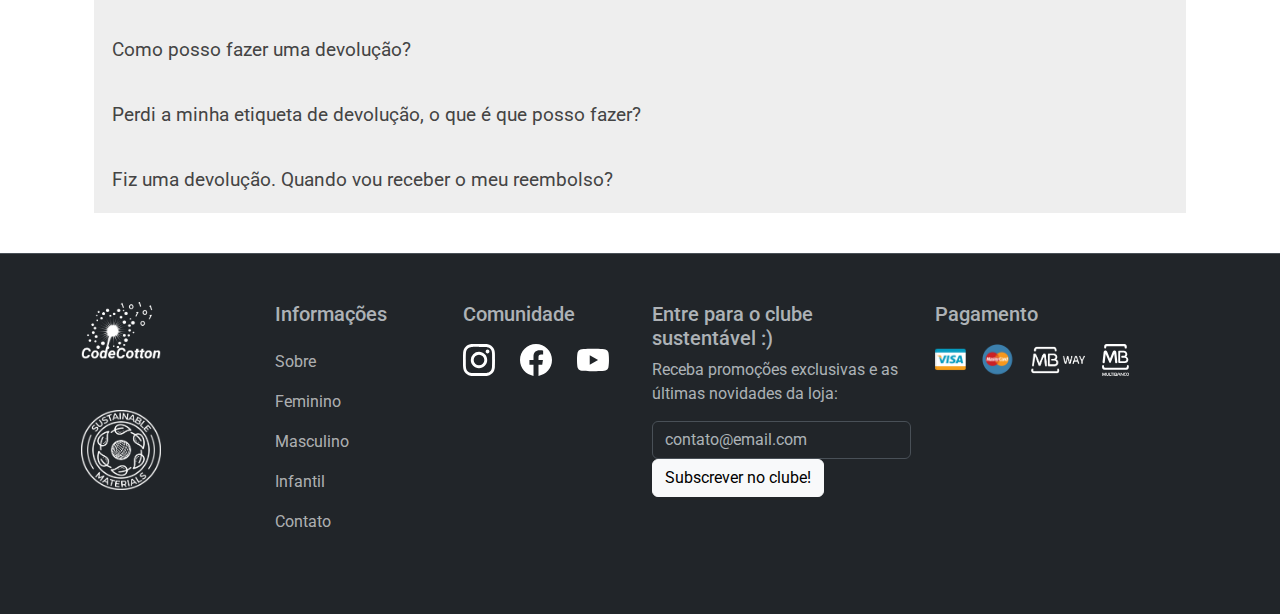
==== commit 6a9a47dd: "Merge branch 'amanda' into main" ====
--- a/contato.html
+++ b/contato.html
@@ -6,8 +6,8 @@
   <meta name="viewport" content="width=device-width, initial-scale=1.0">
   <title>CodeCotton | Contato</title>
   <meta name="description" content="CodeCotton - Moda sustentável para toda a família. Conheça as novidades em roupas masculinas, femininas, infantis e promoções.">
-  <link rel="icon" type="image/png" sizes="16x16" href="imagens/carrinho-de-compras.png">
   <link rel="stylesheet" href="https://cdnjs.cloudflare.com/ajax/libs/font-awesome/6.7.1/css/all.min.css" integrity="sha512-5Hs3dF2AEPkpNAR7UiOHba+lRSJNeM2ECkwxUIxC1Q/FLycGTbNapWXB4tP889k5T5Ju8fs4b1P5z/iB4nMfSQ==" crossorigin="anonymous" referrerpolicy="no-referrer" />
+  <link rel="icon" type="image/png" sizes="50x50" href="imagens/favicon-50x50.png">
   <link rel="stylesheet" href="style.css">
   <!-- Fontes -->
   <link rel="preconnect" href="https://fonts.googleapis.com">
@@ -124,7 +124,7 @@
 
       <!-- Contato -->
 
-       <div class="container contato font-2">
+      <div class="container contato font-2">
         <h2>Contato</h2>
         <div class="container p-3 fs-5 text-dark">
           <form>
@@ -144,10 +144,10 @@
               <label for="adress" class="form-label">Morada</label>
               <input type="text" class="form-control" id="adress" placeholder="Digite sua morada">
             </div>
-              <div class="mb-2">
-                  <label for="" class="form-label">Distrito</label>
-                  <input type="text" class="form-control" list="distrito" placeholder="Clique para buscar">
-                  <datalist id="distrito">
+            <div class="mb-2">
+              <label for="" class="form-label">Distrito</label>
+              <input type="text" class="form-control" list="distrito" placeholder="Clique para buscar">
+              <datalist id="distrito">
                 <option value="Aveiro"></option>
                 <option value="Beja"></option>
                 <option value="Braga"></option>
@@ -167,7 +167,7 @@
                 <option value="Vila Real"></option>
                 <option value="Viseu"></option>
               </datalist>
-            </div>      
+            </div>
             <label for="" class="form-label">Deixe aqui sua dúvida, reclamação ou sugestão</label>
             <textarea class="form-control" id="mensagem" rows="3" placeholder="Envie-nos uma mensagem"></textarea>
             <br>
@@ -177,7 +177,7 @@
 
         <!-- FAQ -->
 
-        <div class="container">
+        <div class="container faq">
           <h2>FAQ</h2>
           <button class="accordion">
             <span>
@@ -196,7 +196,7 @@
             <i class="fa-solid fa-chevron-down"></i>
            </button>
           <div class="panel">
-            <p>Todas as nossas encomendas contêm um formulário de devolução que deve ser preenchido e colocado numa embalagem com os artigos a serem devolvidos. 
+            <p>Todas as nossas encomendas contêm um formulário de devolução que deve ser preenchido e colocado numa embalagem com os artigos a serem devolvidos.
 
               Pode optar pelos seguintes métodos de devolução: pontos de recolha ou recolha a domicílio. </p>
           </div>
@@ -218,14 +218,14 @@
           <div class="panel">
             <p>Uma vez efetuada a devolução, temos um prazo de 14 dias para processar o reembolso para o mesmo método de pagamento. Quando isso acontecer, receberá um e-mail de confirmação com o recibo comprovativo em anexo. Dependendo do seu banco, pode demorar até 30 dias para ver o reembolso na sua conta bancária.</p>
           </div>
-          </div>
-
-      <script>
+        </div>
+
+        <script>
           var acc = document.getElementsByClassName("accordion");
           var i;
-          
+
           for (i = 0; i < acc.length; i++) {
-            acc[i].addEventListener("click", function() {
+            acc[i].addEventListener("click", function () {
               this.classList.toggle("active");
               var panel = this.nextElementSibling;
               if (panel.style.display === "block") {
@@ -235,7 +235,7 @@
               }
             });
           }
-          </script>
+        </script>
       </div>
       <!-- Fim - Contato -->
 
--- a/style.css
+++ b/style.css
@@ -10,6 +10,15 @@
   height: 28px;
 }
 
+#userNameDisplay {
+  color: #dee2e6;
+}
+
+.text-danger,
+.text-success {
+  margin-left: 16px;
+}
+
 .icons-section {
   margin-left: 15px;
 }
@@ -17,6 +26,7 @@
 .sobre,
 .contato {
   font-size: 1.2rem;
+           
 }
 
 .breadcrumb {
@@ -48,7 +58,7 @@
   border-top-left-radius: 8px;
   border-top-right-radius: 8px;
   object-fit: cover;
-  height: 200px;
+  height: 500px;
 }
 
 #box .card-body {
@@ -80,6 +90,53 @@
   object-fit: cover;
 }
 
+.container.sobre {
+  max-width: 1200px;
+  margin: 0 auto;
+  padding: 20px;
+}
+
+h2 {
+  text-align: center;
+  margin-bottom: 20px;
+  color: #333;
+}
+
+.sobre-conteudo {
+  display: flex;
+  align-items: flex-start;
+  gap: 20px; /* Espaço entre imagem e texto */
+  flex-wrap: wrap; /* Ajusta para dispositivos menores */
+}
+
+.sobre-imagem {
+  flex: 1; /* Define o tamanho da imagem */
+  max-width: 400px;
+  height: auto;
+  border-radius: 8px;
+  box-shadow: 0 4px 8px rgba(0, 0, 0, 0.1);
+}
+
+.sobre-texto {
+  flex: 2; /* Define o tamanho do texto */
+  text-align: justify;
+  line-height: 1.6;
+}
+
+@media (max-width: 768px) {
+  .sobre-conteudo {
+      flex-direction: column; /* Imagem e texto empilhados em telas pequenas */
+      align-items: center;
+  }
+
+  .sobre-imagem {
+      max-width: 100%;
+  }
+
+  .sobre-texto {
+      text-align: left;
+  }
+}
 /* Accordion */
 
 /* Style dos botões para abrir e fechar o painel */
@@ -97,7 +154,8 @@
   justify-content: space-between;
 }
 
-.active, .accordion:hover {
+.faq .active,
+.accordion:hover {
   background-color: #ccc;
 }
 
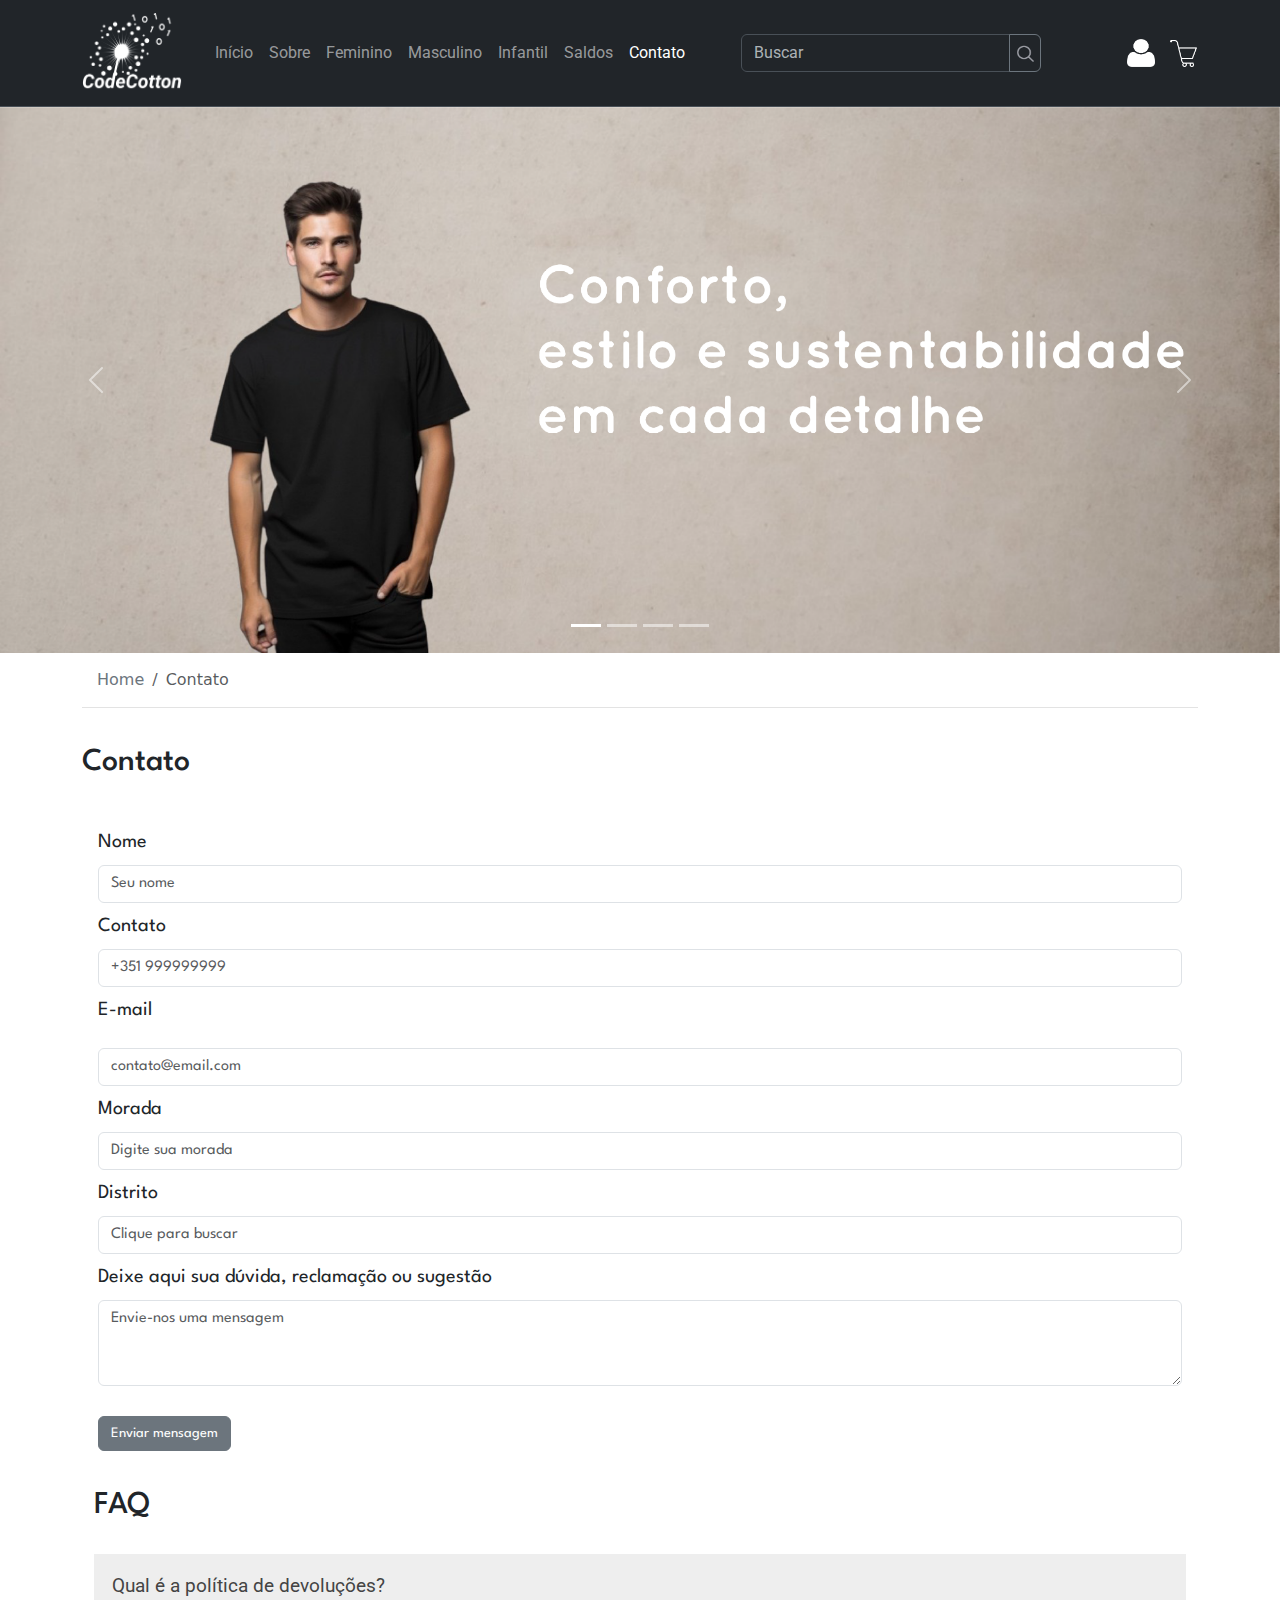
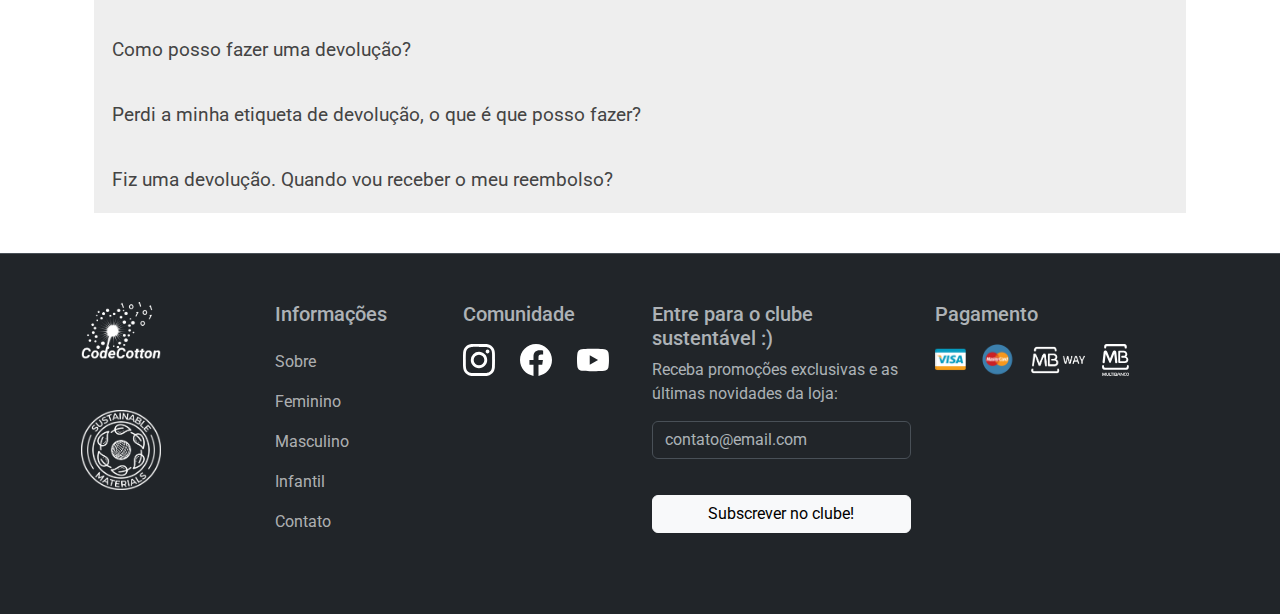
==== commit 2c060045: "insercao de modais nas internas, ajustes" ====
--- a/contato.html
+++ b/contato.html
@@ -13,9 +13,8 @@
   <link rel="preconnect" href="https://fonts.googleapis.com">
   <link rel="preconnect" href="https://fonts.gstatic.com" crossorigin>
   <link href="https://fonts.googleapis.com/css2?family=League+Spartan:wght@100..900&family=Quicksand:wght@300..700&family=Roboto:ital,wght@0,100;0,300;0,400;0,500;0,700;0,900;1,100;1,300;1,400;1,500;1,700;1,900&display=swap" rel="stylesheet" media="print" onload="this.media='all'">
-  <!-- Link Bootstrap -->
+  <!-- Bootstrap -->
   <link href="https://cdn.jsdelivr.net/npm/bootstrap@5.3.3/dist/css/bootstrap.min.css" rel="stylesheet" integrity="sha384-QWTKZyjpPEjISv5WaRU9OFeRpok6YctnYmDr5pNlyT2bRjXh0JMhjY6hW+ALEwIH" crossorigin="anonymous">
-  <!-- JavaScript -->
   <script src="https://cdn.jsdelivr.net/npm/bootstrap@5.3.3/dist/js/bootstrap.bundle.min.js" integrity="sha384-YvpcrYf0tY3lHB60NNkmXc5s9fDVZLESaAA55NDzOxhy9GkcIdslK1eN7N6jIeHz" crossorigin="anonymous"></script>
 </head>
 
@@ -50,28 +49,59 @@
         <form class="d-flex form-busca">
           <div class="input-group">
             <input type="search" class="form-control" placeholder="Buscar" aria-label="Search" />
-            <button type="submit" class="btn btn-outline-secondary">
+            <button id="busca" class="btn btn-outline-secondary" type="button">
               <img src="imagens/search.png" alt="Buscar" style="width: 20px; height: 20px;" />
             </button>
           </div>
         </form>
 
-        <!-- Login e carrinho -->
+        <!-- Login e Carrinho -->
         <div class="d-flex align-items-center icons-section">
+          <span id="userNameDisplay" class="me-2"></span>
           <!-- Login -->
-          <a href="login.html" class="nav-link">
+          <a href="#" class="nav-link" data-bs-toggle="modal" data-bs-target="#loginModal">
             <img src="imagens/login.png" width="24" alt="Login" class="icon" />
           </a>
-
           <!-- Carrinho -->
-          <a href="carrinho.html" class="nav-link">
+          <a href="#" class="nav-link icon-carrinho" data-bs-toggle="offcanvas" data-bs-target="#offcanvasRight">
             <img src="imagens/carrinho-de-compras.png" width="24" alt="Carrinho" class="icon" />
           </a>
-        </div>
+          <span id="contador-carrinho">0</span>
+        </div>
+
       </div>
     </div>
   </nav>
   <!-- Fim Nav Bar -->
+
+  <!-- Listagem de produtos no carrinho -->
+  <div class="offcanvas offcanvas-end" tabindex="-1" id="offcanvasRight" aria-labelledby="offcanvasRightLabel" aria-modal="true" role="dialog">
+    <div class="offcanvas-header">
+      <h5 class="offcanvas-title" id="offcanvasRightLabel">O seu carrinho
+        <span id="total-itens" class="badge bg-secondary ms-2">0 itens</span>
+      </h5>
+      <button type="button" class="btn-close" data-bs-dismiss="offcanvas" aria-label="Close"></button>
+    </div>
+    <div class="offcanvas-body">
+      <div class="cart-header">
+        <div class="cart-title">Produto</div>
+        <div class="cart-title">Quantidade</div>
+        <div class="cart-title">Valor</div>
+      </div>
+      <div id="cartItems" class="mt-3">
+      </div>
+      <div class="offcanvas-footer p-3 border-top">
+        <div class="d-flex justify-content-between align-items-center">
+          <span class="fw-bold">Total:</span>
+          <span id="valor-total" class="fw-bold">0.00 €</span>
+        </div>
+        <button id="pagarCompra" class="btn btn-dark w-100 mt-3">Efetuar Pagamento</button>
+      </div>
+    </div>
+
+  </div>
+
+  <!-- Fim - Listagem de produtos no carrinho -->
 
   <main>
     <!-- Container conteúdo -->
@@ -194,7 +224,7 @@
               Como posso fazer uma devolução?
             </span>
             <i class="fa-solid fa-chevron-down"></i>
-           </button>
+          </button>
           <div class="panel">
             <p>Todas as nossas encomendas contêm um formulário de devolução que deve ser preenchido e colocado numa embalagem com os artigos a serem devolvidos.
 
@@ -206,7 +236,7 @@
               Perdi a minha etiqueta de devolução, o que é que posso fazer?
             </span>
             <i class="fa-solid fa-chevron-down"></i>
-            </button>
+          </button>
           <div class="panel">
             <p>Dentro da sua embalagem há um formulário de devolução e uma etiqueta autocolante. Caso tenha perdido, por favor, contacte o nosso apoio ao cliente.</p>
           </div>
@@ -283,14 +313,33 @@
         </div>
         <div class="col-6 col-lg-3 mb-3 footer-clube">
           <h5>Entre para o clube sustentável :)</h5>
-          <form class="form" action="index.html">
+          <form id="emailForm">
             <div class="mb-3">
               <label for="email">Receba promoções exclusivas e as últimas novidades da loja:</label>
               <input type="email" class="form-control" id="email" name="email" placeholder="contato@email.com">
-              <button class="btn btn-light">Subscrever no clube!</button>
-            </div>
+            </div>
+            <button class="btn btn-light subscribeButton" id="subscribeButton" type="button">Subscrever no clube!</button>
           </form>
-        </div>
+
+          <!-- Modal de Alerta -->
+          <div class="modal fade" id="alertModal" tabindex="-1" aria-labelledby="alertModalLabel">
+            <div class="modal-dialog">
+              <div class="modal-content bg-light text-dark">
+                <div class="modal-header">
+                  <h5 class="modal-title" id="alertModalLabel">Atenção</h5>
+                  <button type="button" class="btn-close" data-bs-dismiss="modal" aria-label="Fechar"></button>
+                </div>
+                <div class="modal-body">
+                  <p id="modalMessage"></p>
+                </div>
+                <div class="modal-footer">
+                  <button type="button" class="btn btn-dark" data-bs-dismiss="modal">Ok</button>
+                </div>
+              </div>
+            </div>
+          </div>
+        </div>
+
         <div class="col-6 col-lg-3 mb-3 footer-pagamento">
           <h5>Pagamento</h5>
           <div class="mb-3">
@@ -307,6 +356,59 @@
   </footer>
   <!-- Fim - Footer -->
 
+  <!-- Modal Login -->
+  <div class="modal fade" id="loginModal" tabindex="-1" aria-labelledby="loginModalLabel">
+    <div class="modal-dialog">
+      <div class="modal-content bg-light text-dark">
+        <div class="modal-header">
+          <h5 class="modal-title" id="loginModalLabel">Login</h5>
+          <button type="button" class="btn-close" data-bs-dismiss="modal" aria-label="Close"></button>
+        </div>
+        <div class="modal-body">
+          <form id="loginForm">
+            <div class="mb-3">
+              <label for="email" class="form-label">E-mail</label>
+              <input type="email" class="form-control" id="email-user" placeholder="Digite seu e-mail" required>
+              <div class="text-danger small d-none" id="emailError">Por favor, insira um e-mail válido.</div>
+            </div>
+            <div class="mb-3">
+              <label for="nome" class="form-label">Nome</label>
+              <input type="text" class="form-control" id="nome-user" placeholder="Digite seu nome" maxlength="10" required>
+              <div class="text-danger small d-none" id="nomeError">O nome não pode estar vazio e deve ter no máximo 10 caracteres.</div>
+            </div>
+            <div class="mb-3">
+              <label for="password" class="form-label">Senha</label>
+              <input type="password" class="form-control" id="password" placeholder="Digite sua senha" required>
+              <div class="text-danger small d-none" id="passwordError">A senha deve ter pelo menos 6 caracteres.</div>
+            </div>
+            <button type="button" class="btn btn-dark w-100" id="loginButton">Entrar</button>
+            <button type="button" class="btn btn-dark w-100 mt-2 d-none" id="logoutButton">Terminar sessão</button>
+          </form>
+        </div>
+      </div>
+    </div>
+  </div>
+  <!-- Fim - Modal Login -->
+
+  <!-- Modal para exibir mensagem de usuário logado -->
+  <div class="modal fade" id="loggedInModal" tabindex="-1" aria-labelledby="loggedInModalLabel">
+    <div class="modal-dialog">
+      <div class="modal-content bg-light text-dark">
+        <div class="modal-header">
+          <h5 class="modal-title" id="loggedInModalLabel">Sucesso</h5>
+          <button type="button" class="btn-close" data-bs-dismiss="modal" aria-label="Close"></button>
+        </div>
+        <div class="modal-body">
+          <p>Usuário logado com sucesso!</p>
+        </div>
+        <div class="modal-footer">
+          <button type="button" class="btn btn-dark" data-bs-dismiss="modal">OK</button>
+        </div>
+      </div>
+    </div>
+  </div>
+  <script src="script.js"></script>
+
 </body>
 
 </html>--- a/style.css
+++ b/style.css
@@ -5,7 +5,7 @@
 
 /* Ícones de login e carrinho */
 .icons-section .icon {
-  margin-left: 10px;
+  margin-left: 15px;
   width: 28px;
   height: 28px;
 }
@@ -26,7 +26,6 @@
 .sobre,
 .contato {
   font-size: 1.2rem;
-           
 }
 
 .breadcrumb {
@@ -96,12 +95,6 @@
   padding: 20px;
 }
 
-h2 {
-  text-align: center;
-  margin-bottom: 20px;
-  color: #333;
-}
-
 .sobre-conteudo {
   display: flex;
   align-items: flex-start;
@@ -125,16 +118,16 @@
 
 @media (max-width: 768px) {
   .sobre-conteudo {
-      flex-direction: column; /* Imagem e texto empilhados em telas pequenas */
-      align-items: center;
+    flex-direction: column; /* Imagem e texto empilhados em telas pequenas */
+    align-items: center;
   }
 
   .sobre-imagem {
-      max-width: 100%;
+    max-width: 100%;
   }
 
   .sobre-texto {
-      text-align: left;
+    text-align: left;
   }
 }
 /* Accordion */
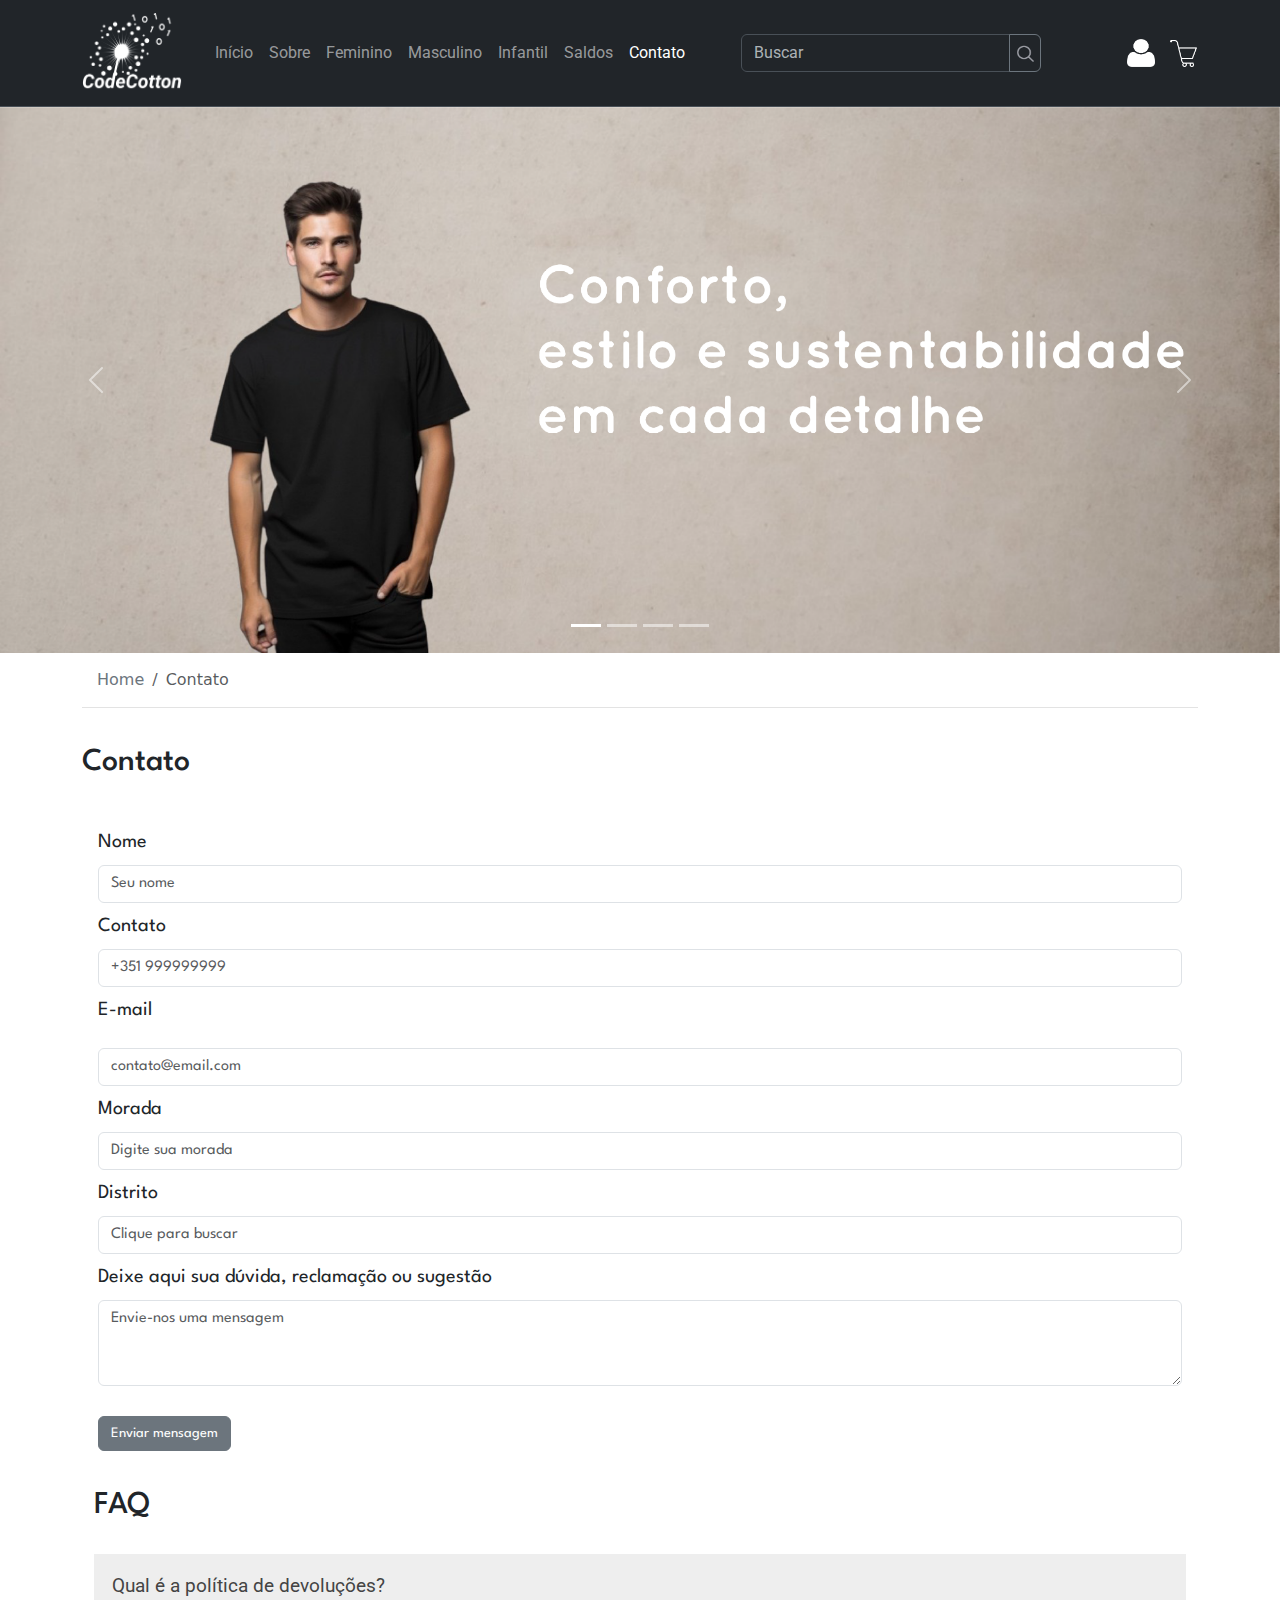
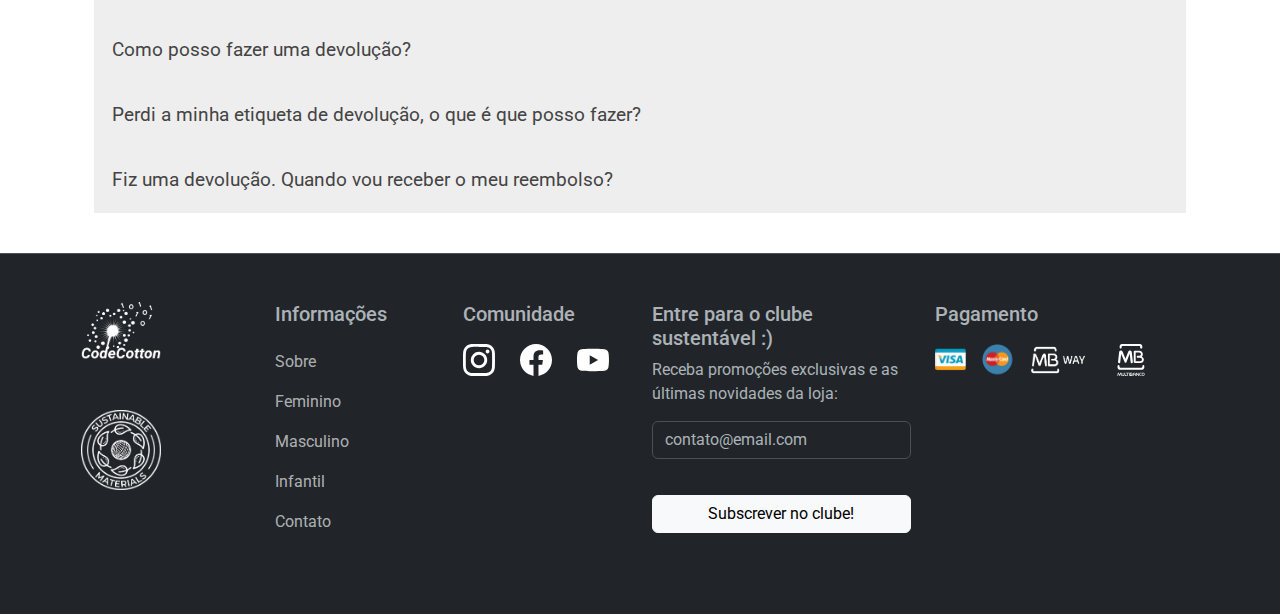
==== commit c5039296: "pagina de pagamento" ====
--- a/contato.html
+++ b/contato.html
@@ -63,10 +63,12 @@
             <img src="imagens/login.png" width="24" alt="Login" class="icon" />
           </a>
           <!-- Carrinho -->
-          <a href="#" class="nav-link icon-carrinho" data-bs-toggle="offcanvas" data-bs-target="#offcanvasRight">
-            <img src="imagens/carrinho-de-compras.png" width="24" alt="Carrinho" class="icon" />
-          </a>
-          <span id="contador-carrinho">0</span>
+          <div class="barra-icon-carrinho">
+            <a href="#" class="nav-link icon-carrinho" data-bs-toggle="offcanvas" data-bs-target="#offcanvasRight">
+              <img src="imagens/carrinho-de-compras.png" width="24" alt="Carrinho" class="icon" />
+            </a>
+            <span id="contador-carrinho">0</span>
+          </div>
         </div>
 
       </div>
@@ -250,6 +252,8 @@
           </div>
         </div>
 
+        <!-- Script do Acccordion -->
+
         <script>
           var acc = document.getElementsByClassName("accordion");
           var i;
@@ -266,6 +270,9 @@
             });
           }
         </script>
+
+        <!-- Fim Script do Acccordion -->
+
       </div>
       <!-- Fim - Contato -->
 
--- a/style.css
+++ b/style.css
@@ -14,11 +14,6 @@
   color: #dee2e6;
 }
 
-.text-danger,
-.text-success {
-  margin-left: 16px;
-}
-
 .icons-section {
   margin-left: 15px;
 }
@@ -31,6 +26,16 @@
 .breadcrumb {
   padding: 15px !important;
   border-bottom: 1px solid #e3e3e3;
+}
+
+.carousel {
+  max-width: 100%; /* Garante que o carrossel não exceda a largura da tela */
+  overflow: hidden; /* Remove qualquer conteúdo que "vaze" para fora do contêiner */
+}
+
+.carousel-item img {
+  width: 100%; /* Garante que a imagem preencha o contêiner do carrossel */
+  height: auto; /* Mantém a proporção da imagem */
 }
 
 .conteudo {
@@ -116,20 +121,6 @@
   line-height: 1.6;
 }
 
-@media (max-width: 768px) {
-  .sobre-conteudo {
-    flex-direction: column; /* Imagem e texto empilhados em telas pequenas */
-    align-items: center;
-  }
-
-  .sobre-imagem {
-    max-width: 100%;
-  }
-
-  .sobre-texto {
-    text-align: left;
-  }
-}
 /* Accordion */
 
 /* Style dos botões para abrir e fechar o painel */
@@ -158,3 +149,57 @@
   display: none;
   overflow: hidden;
 }
+
+/* Pagamento */
+
+.pagamento-conteudo {
+  display: grid;
+  grid-template-columns: 6fr 6fr;
+  gap: 40px;
+}
+
+.formulario-pagamento .icon-pag,
+.formulario-pagamento .icon-pag-b {
+  display: inline-block;
+  margin-right: 10px;
+  vertical-align: middle;
+}
+
+.formulario-pagamento ul {
+  display: flex;
+  flex-wrap: wrap;
+  gap: 10px;
+  padding: 0;
+  margin: 0;
+  list-style-type: none;
+  align-items: center;
+  justify-content: center;
+}
+
+.formulario-pagamento .icon-pag img,
+.formulario-pagamento .icon-pag-b img {
+  width: 50px;
+  height: auto;
+}
+
+#infoMultibanco {
+  background-color: #f8f9fa;
+  border: 1px solid #ddd;
+  border-radius: 5px;
+  padding: 10px; /* Reduz o preenchimento interno */
+  max-width: 270px; /* Define um tamanho máximo para a largura */
+}
+
+#infoMultibanco img {
+  margin-right: 10px;
+  width: 50px; /* Ajusta o tamanho do ícone */
+  height: 50px; /* Garante proporções consistentes */
+}
+
+#infoMultibanco .d-flex {
+  align-items: center; /* Alinha o texto verticalmente ao ícone */
+}
+
+#infoMultibanco p {
+  margin: 5px 0; /* Reduz o espaço entre os parágrafos */
+}
